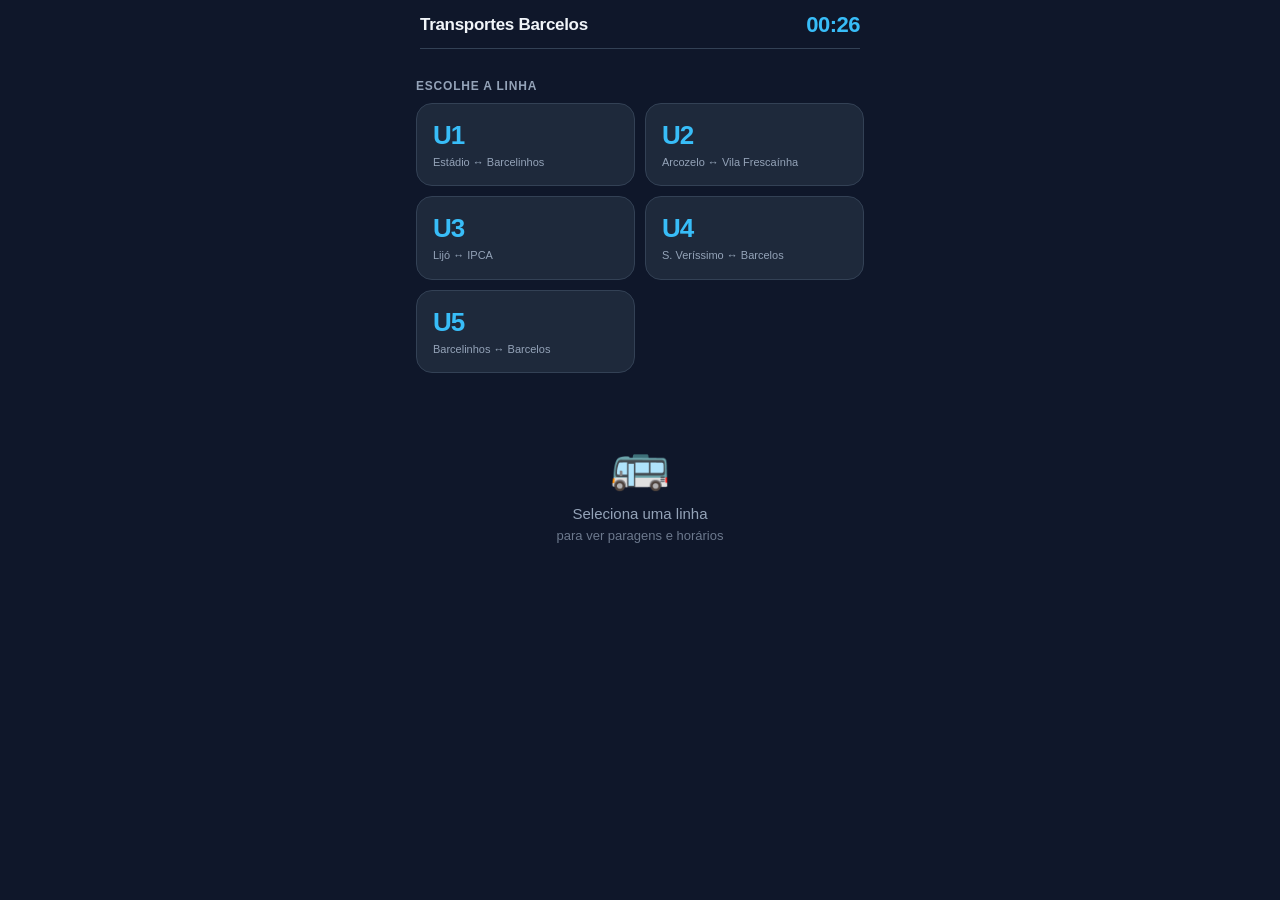
==== index.html @ 8e970d21 "novo nome do index" ====
<!DOCTYPE html>
<html lang="pt">
<head>
<meta charset="UTF-8">
<meta name="viewport" content="width=device-width, initial-scale=1, viewport-fit=cover">
<meta name="apple-mobile-web-app-capable" content="yes">
<meta name="apple-mobile-web-app-status-bar-style" content="black-translucent">
<meta name="apple-mobile-web-app-title" content="Horários Barcelos">
<meta name="theme-color" content="#0f172a">
<title>Horários Barcelos</title>
<style>
  *{box-sizing:border-box;margin:0;padding:0;-webkit-tap-highlight-color:transparent}
  :root{
    --bg:#0f172a;--surface:#1e293b;--card:#263245;--border:#334155;
    --text:#f1f5f9;--muted:#94a3b8;--accent:#38bdf8;--green:#4ade80;
    --yellow:#facc15;--red:#f87171;--radius:16px
  }
  html,body{height:100%;background:var(--bg);color:var(--text);font-family:-apple-system,BlinkMacSystemFont,'Segoe UI',sans-serif;overscroll-behavior:none}
  body{display:flex;flex-direction:column;max-width:480px;margin:0 auto;min-height:100dvh}



  .header{padding:env(safe-area-inset-top) 20px 0;background:var(--bg);position:sticky;top:0;z-index:10}
  .header-inner{display:flex;align-items:center;justify-content:space-between;padding:12px 0 10px}
  .app-title{font-size:17px;font-weight:700;color:var(--text);letter-spacing:-0.3px}
  .clock{font-size:22px;font-weight:700;color:var(--accent);font-variant-numeric:tabular-nums;letter-spacing:-0.5px}
  .header-bar{height:1px;background:var(--border)}

  .main{flex:1;overflow-y:auto;padding:16px 16px calc(env(safe-area-inset-bottom) + 16px)}

  .section-label{font-size:12px;font-weight:600;color:var(--muted);text-transform:uppercase;letter-spacing:0.8px;margin-bottom:10px}
  .line-grid{display:grid;grid-template-columns:1fr 1fr;gap:10px;margin-bottom:24px}
  .line-card{background:var(--surface);border:1.5px solid var(--border);border-radius:var(--radius);padding:16px;cursor:pointer;transition:all .15s;display:flex;flex-direction:column;gap:4px}
  .line-card:active{transform:scale(.97)}
  .line-num{font-size:26px;font-weight:800;color:var(--accent);letter-spacing:-1px}
  .line-desc{font-size:11px;color:var(--muted);line-height:1.3;font-weight:500}

  .dir-toggle{display:flex;gap:8px;margin-bottom:16px}
  .dir-btn{flex:1;padding:10px 12px;border-radius:10px;border:1.5px solid var(--border);background:var(--surface);color:var(--muted);font-size:12px;font-weight:600;cursor:pointer;text-align:center;transition:all .15s;line-height:1.3}
  .dir-btn:active{transform:scale(.97)}
  .dir-btn.active{border-color:var(--accent);background:rgba(56,189,248,.1);color:var(--accent)}

  .stop-list{display:flex;flex-direction:column;gap:6px;margin-bottom:16px}
  .stop-item{background:var(--surface);border:1.5px solid var(--border);border-radius:12px;padding:13px 16px;cursor:pointer;display:flex;align-items:center;justify-content:space-between;transition:all .15s}
  .stop-item:active{transform:scale(.98)}
  .stop-item.no-times{background:#131f30;border-color:#1e2d3d}
  .stop-item.no-times .stop-name{color:#5a7a8a}
  .stop-item.no-times .stop-next{opacity:.7}
  .stop-name{font-size:14px;font-weight:500;color:var(--text);line-height:1.3;flex:1;min-width:0;padding-right:8px}
  .stop-next{font-size:12px;font-weight:700;white-space:nowrap;flex-shrink:0}
  .stop-next.green{color:var(--green)}
  .stop-next.yellow{color:var(--yellow)}
  .stop-next.red{color:var(--red)}
  .stop-next.muted{color:var(--muted)}
  .approx-badge{font-size:10px;color:var(--muted);font-weight:500;margin-top:2px;display:block}

  .results{background:var(--surface);border:1.5px solid var(--border);border-radius:var(--radius);padding:16px;margin-bottom:16px}
  .results-title{font-size:12px;font-weight:600;color:var(--muted);text-transform:uppercase;letter-spacing:0.8px;margin-bottom:12px}
  .next-bus-hero{background:rgba(56,189,248,.1);border:1.5px solid rgba(56,189,248,.3);border-radius:12px;padding:16px;margin-bottom:10px;display:flex;align-items:center;justify-content:space-between}
  .next-bus-time{font-size:36px;font-weight:800;color:var(--accent);letter-spacing:-1.5px;font-variant-numeric:tabular-nums}
  .next-bus-min{font-size:14px;font-weight:700;color:var(--accent);text-align:right}
  .next-bus-label{font-size:11px;color:var(--muted);text-transform:uppercase;letter-spacing:0.5px}
  .approx-notice{background:rgba(250,204,21,.08);border:1px solid rgba(250,204,21,.25);border-radius:10px;padding:10px 12px;margin-bottom:12px;font-size:12px;color:var(--yellow);line-height:1.5}
  .time-list{display:flex;flex-wrap:wrap;gap:6px;margin-top:6px}
  .time-chip{padding:6px 12px;border-radius:8px;font-size:13px;font-weight:600;font-variant-numeric:tabular-nums}
  .time-chip.upcoming{background:var(--card);color:var(--text)}
  .time-chip.past{color:var(--border);background:transparent}
  .time-chip.next{background:rgba(74,222,128,.15);color:var(--green);border:1px solid rgba(74,222,128,.3)}
  .no-more{color:var(--muted);font-size:13px;padding:8px 0}
  .disclaimer{font-size:11px;color:var(--muted);line-height:1.5;margin-top:8px;padding-top:8px;border-top:1px solid var(--border)}

  .breadcrumb{display:flex;align-items:center;gap:8px;margin-bottom:14px;cursor:pointer}
  .breadcrumb-back{font-size:22px;color:var(--accent);line-height:1}
  .breadcrumb-text{font-size:14px;color:var(--accent);font-weight:600}

  .empty{text-align:center;padding:40px 20px;color:var(--muted)}
  .empty-icon{font-size:48px;margin-bottom:12px}
  .empty-text{font-size:15px;font-weight:500}
  .empty-sub{font-size:13px;margin-top:6px;opacity:.7}

  .hidden{display:none!important}
</style>
</head>
<body>

<div class="header">
  <div class="header-inner">
    <span class="app-title">Transportes Barcelos</span>
    <span class="clock" id="clock">--:--</span>
  </div>
  <div class="header-bar"></div>
</div>

<div class="main" id="main">
  <div id="view-lines">
    <p class="section-label" style="margin-top:14px">Escolhe a linha</p>
    <div class="line-grid" id="line-grid"></div>
    <div class="empty">
      <div class="empty-icon">🚌</div>
      <div class="empty-text">Seleciona uma linha</div>
      <div class="empty-sub">para ver paragens e horários</div>
    </div>
  </div>

  <div id="view-stops" class="hidden">
    <div class="breadcrumb" onclick="showLines()">
      <span class="breadcrumb-back">‹</span>
      <span class="breadcrumb-text">Linhas</span>
    </div>
    <div class="dir-toggle" id="dir-toggle"></div>
    <p class="section-label">Paragem</p>
    <div class="stop-list" id="stop-list"></div>
  </div>

  <div id="view-times" class="hidden">
    <div class="breadcrumb" onclick="showStops()">
      <span class="breadcrumb-back">‹</span>
      <span class="breadcrumb-text" id="breadcrumb-line">Paragens</span>
    </div>
    <div class="results" id="results-panel"></div>
  </div>
</div>

<script>
// null = paragem sem horário publicado (autocarro para mas tempo não é preciso)
  //andre vilas boas
const DATA = {
  U1: {
    name: "Estádio ↔ Barcelinhos",
    directions: [
      {
        label: "Estádio → Barcelinhos",
        stops: [
          { name: "Barcelos (Estádio Nascente)", times: ["06:45","07:15","07:45","08:15","08:45","09:15","09:45","10:15","10:45","11:15","11:45","12:15","12:45","13:15","13:45","14:15","14:45","15:15","15:45","16:15","16:45","17:15","17:45","18:15","18:45","19:15","19:45"] },
          { name: "Lobata", times: null },
          { name: "Barcelos (Estádio Poente)", times: null },
          { name: "Vila Boa (X N103)", times: null },
          { name: "Vila Boa (Igreja)", times: null },
          { name: "Espírito Santo", times: null },
          { name: "Igreja", times: null },
          { name: "Raízes", times: null },
          { name: "Escola", times: null },
          { name: "Cooperativa", times: null },
          { name: "Vermil (Quinta da Cal)", times: ["06:50","07:20","07:50","08:20","08:50","09:20","09:50","10:20","10:50","11:20","11:50","12:20","12:50","13:20","13:50","14:20","14:50","15:20","15:50","16:20","16:50","17:20","17:50","18:20","18:50","19:20","19:50"] },
          { name: "Barcelos (Olival)", times: null },
          { name: "Barcelos (Rua Luís de Camões)", times: null },
          { name: "Barcelos (Rotunda do Professor)", times: null },
          { name: "Casa S. João de Deus", times: ["06:54","07:24","07:54","08:24","08:54","09:24","09:54","10:24","10:54","11:24","11:54","12:24","12:54","13:24","13:54","14:24","14:54","15:24","15:54","16:24","16:54","17:24","17:54","18:24","18:54","19:24","19:54"] },
          { name: "Barcelos (Quinta Nova)", times: null },
          { name: "Barcelos (Finanças)", times: null },
          { name: "Escola Alcaides de Faria", times: null },
          { name: "Barcelos (Combatentes)", times: ["06:58","07:28","07:58","08:28","08:58","09:28","09:58","10:28","10:58","11:28","11:58","12:28","12:58","13:28","13:58","14:28","14:58","15:28","15:58","16:28","16:58","17:28","17:58","18:28","18:58","19:28","19:58"] },
          { name: "Barcelos (Sr. da Cruz)", times: null },
          { name: "Bagoeira / Campo da Feira", times: null },
          { name: "H. Trofa Saúde", times: null },
          { name: "Barcelos (Cemitério)", times: null },
          { name: "Esc. Sec. Barcelos", times: ["07:02","07:32","08:02","08:32","09:02","09:32","10:02","10:32","11:02","11:32","12:02","12:32","13:02","13:32","14:02","14:32","15:02","15:32","16:02","16:32","17:02","17:32","18:02","18:32","19:02","19:32","20:02"] },
          { name: "Casa do Rio", times: null },
          { name: "Barcelos (Câmara Municipal)", times: null },
          { name: "Barcelinhos (centro)", times: ["07:07","07:37","08:07","08:37","09:07","09:37","10:07","10:37","11:07","11:37","12:07","12:37","13:07","13:37","14:07","14:37","15:07","15:37","16:07","16:37","17:07","17:37","18:07","18:37","19:07","19:37","20:07"] },
          { name: "Barcelinhos (Quinta do Egipto)", times: null },
          { name: "Barcelinhos (Fonte Santo António)", times: null },
          { name: "Barcelinhos (Colégio La Salle)", times: null },
          { name: "E.Leclerc (Barcelinhos)", times: ["07:10","07:40","08:10","08:40","09:10","09:40","10:10","10:40","11:10","11:40","12:10","12:40","13:10","13:40","14:10","14:40","15:10","15:40","16:10","16:40","17:10","17:40","18:10","18:40","19:10","19:40","20:10"] },
        ]
      },
      {
        label: "Barcelinhos → Estádio",
        stops: [
          { name: "E.Leclerc (Barcelinhos)", times: ["06:40","07:10","07:40","08:10","08:40","09:10","09:40","10:10","10:40","11:10","11:40","12:10","12:40","13:10","13:40","14:10","14:40","15:10","15:40","16:10","16:40","17:10","17:40","18:10","18:40","19:10","19:40","20:10"] },
          { name: "Barcelinhos (Colégio La Salle)", times: null },
          { name: "Barcelinhos (Quinta do Egito)", times: null },
          { name: "Barcelinhos (Largo do Tanque)", times: null },
          { name: "Barcelinhos (Mira Rio)", times: null },
          { name: "Esc. Rosa Ramalho (Ida)", times: ["06:44","07:14","07:44","08:14","08:44","09:14","09:44","10:14","10:44","11:14","11:44","12:14","12:44","13:14","13:44","14:14","14:44","15:14","15:44","16:14","16:44","17:14","17:44","18:14","18:44","19:14","19:44","20:14"] },
          { name: "Carvalhal", times: null },
          { name: "Barcelinhos (Medros)", times: ["06:47","07:17","07:47","08:17","08:47","09:17","09:47","10:17","10:47","11:17","11:47","12:17","12:47","13:17","13:47","14:17","14:47","15:17","15:47","16:17","16:47","17:17","17:47","18:17","18:47","19:17","19:47","20:17"] },
          { name: "Barcelinhos (Hospital Particular)", times: null },
          { name: "Staples", times: null },
          { name: "Esc. Rosa Ramalho (Volta)", times: ["06:50","07:20","07:50","08:20","08:50","09:20","09:50","10:20","10:50","11:20","11:50","12:20","12:50","13:20","13:50","14:20","14:50","15:20","15:50","16:20","16:50","17:20","17:50","18:20","18:50","19:20","19:50","20:20"] },
          { name: "Barcelinhos (Mira Rio)", times: null },
          { name: "Barcelinhos (Largo do Tanque)", times: null },
          { name: "Barcelinhos (centro)", times: ["06:52","07:22","07:52","08:22","08:52","09:22","09:52","10:22","10:52","11:22","11:52","12:22","12:52","13:22","13:52","14:22","14:52","15:22","15:52","16:22","16:52","17:22","17:52","18:22","18:52","19:22","19:52","20:22"] },
          { name: "Barcelos (Câmara Municipal)", times: null },
          { name: "Casa do Rio", times: null },
          { name: "Esc. Sec. Barcelos", times: ["06:54","07:24","07:54","08:24","08:54","09:24","09:54","10:24","10:54","11:24","11:54","12:24","12:54","13:24","13:54","14:24","14:54","15:24","15:54","16:24","16:54","17:24","17:54","18:24","18:54","19:24","19:54","20:24"] },
          { name: "Barcelos (Cemitério)", times: null },
          { name: "H. Trofa Saúde", times: null },
          { name: "Bagoeira / Campo da Feira", times: null },
          { name: "Senhor da Cruz", times: null },
          { name: "Barcelos (Combatentes)", times: ["06:58","07:28","07:58","08:28","08:58","09:28","09:58","10:28","10:58","11:28","11:58","12:28","12:58","13:28","13:58","14:28","14:58","15:28","15:58","16:28","16:58","17:28","17:58","18:28","18:58","19:28","19:58","20:28"] },
          { name: "Casa S. João de Deus", times: ["07:01","07:31","08:01","08:31","09:01","09:31","10:01","10:31","11:01","11:31","12:01","12:31","13:01","13:31","14:01","14:31","15:01","15:31","16:01","16:31","17:01","17:31","18:01","18:31","19:01","19:31","20:01"] },
          { name: "Vermil (Quinta da Cal)", times: ["07:04","07:34","08:04","08:34","09:04","09:34","10:04","10:34","11:04","11:34","12:04","12:34","13:04","13:34","14:04","14:34","15:04","15:34","16:04","16:34","17:04","17:34","18:04","18:34","19:04","19:34","20:04"] },
          { name: "Barcelos (Estádio Nascente)", times: ["07:15","07:45","08:15","08:45","09:15","09:45","10:15","10:45","11:15","11:45","12:15","12:45","13:15","13:45","14:15","14:45","15:15","15:45","16:15","16:45","17:15","17:45","18:15","18:45","19:15","19:45","20:15"] },
        ]
      }
    ]
  },
  U2: {
    name: "Arcozelo ↔ Vila Frescaínha",
    directions: [
      {
        label: "Arcozelo → Vila Frescaínha",
        stops: [
          { name: "Arcozelo (Junta de Freguesia)", times: ["07:00","07:20","07:40","08:00","08:20","08:40","09:00","09:20","09:40","10:00","10:20","10:40","11:00","11:20","11:40","12:00","12:20","12:40","13:00","13:20","13:40","14:00","14:20","14:40","15:00","15:20","15:40","16:00","16:20","16:40","17:00","17:20","17:40","18:00","18:20","18:40","19:00","19:20","19:40","20:00","20:20"] },
          { name: "Pólo ACIB", times: null },
          { name: "Arcozelo (Formiga)", times: null },
          { name: "Arcozelo (Bairro 1.º de Maio)", times: ["07:02","07:22","07:42","08:02","08:22","08:42","09:02","09:22","09:42","10:02","10:22","10:42","11:02","11:22","11:42","12:02","12:22","12:42","13:02","13:22","13:42","14:02","14:22","14:42","15:02","15:22","15:42","16:02","16:22","16:42","17:02","17:22","17:42","18:02","18:22","18:42","19:02","19:22","19:42","20:02","20:22"] },
          { name: "Arcozelo (Igreja)", times: null },
          { name: "Arcozelo (Rotunda das Calçadas)", times: null },
          { name: "Barcelos (Bolivar)", times: null },
          { name: "Barcelos (Estação)", times: ["07:04","07:24","07:44","08:04","08:24","08:44","09:04","09:24","09:44","10:04","10:24","10:44","11:04","11:24","11:44","12:04","12:24","12:44","13:04","13:24","13:44","14:04","14:24","14:44","15:04","15:24","15:44","16:04","16:24","16:44","17:04","17:24","17:44","18:04","18:24","18:44","19:04","19:24","19:44","20:04","20:24"] },
          { name: "Barcelos (Torre Ampal)", times: null },
          { name: "Barcelos (Albergaria)", times: null },
          { name: "Barcelos (Capuchinhos)", times: null },
          { name: "Barcelos (Combatentes)", times: ["07:06","07:26","07:46","08:06","08:26","08:46","09:06","09:26","09:46","10:06","10:26","10:46","11:06","11:26","11:46","12:06","12:26","12:46","13:06","13:26","13:46","14:06","14:26","14:46","15:06","15:26","15:46","16:06","16:26","16:46","17:06","17:26","17:46","18:06","18:26","18:46","19:06","19:26","19:46","20:06","20:26"] },
          { name: "Barcelos (Campo S. José)", times: null },
          { name: "Barcelos (Mercado)", times: null },
          { name: "Pingo Doce / IPCA", times: ["07:08","07:28","07:48","08:08","08:28","08:48","09:08","09:28","09:48","10:08","10:28","10:48","11:08","11:28","11:48","12:08","12:28","12:48","13:08","13:28","13:48","14:08","14:28","14:48","15:08","15:28","15:48","16:08","16:28","16:48","17:08","17:28","17:48","18:08","18:28","18:48","19:08","19:28","19:48","20:08","20:28"] },
          { name: "Lidl", times: null },
          { name: "Esc. António Fogaça", times: null },
          { name: "Casal de Nil", times: null },
          { name: "ACIBE / Sonix", times: ["07:11","07:31","07:51","08:11","08:31","08:51","09:11","09:31","09:51","10:11","10:31","10:51","11:11","11:31","11:51","12:11","12:31","12:51","13:11","13:31","13:51","14:11","14:31","14:51","15:11","15:31","15:51","16:11","16:31","16:51","17:11","17:31","17:51","18:11","18:31","18:51","19:11","19:31","19:51","20:11","20:31"] },
          { name: "Continente", times: ["07:13","07:33","07:53","08:13","08:33","08:53","09:13","09:33","09:53","10:13","10:33","10:53","11:13","11:33","11:53","12:13","12:33","12:53","13:13","13:33","13:53","14:13","14:33","14:53","15:13","15:33","15:53","16:13","16:33","16:53","17:13","17:33","17:53","18:13","18:33","18:53","19:13","19:33","19:53","20:13","20:33"] },
          { name: "Vila Frescainha (EB1 Paço Velho)", times: ["07:15","07:35","07:55","08:15","08:35","08:55","09:15","09:35","09:55","10:15","10:35","10:55","11:15","11:35","11:55","12:15","12:35","12:55","13:15","13:35","13:55","14:15","14:35","14:55","15:15","15:35","15:55","16:15","16:35","16:55","17:15","17:35","17:55","18:15","18:35","18:55","19:15","19:35","19:55","20:15","20:35"] },
        ]
      },
      {
        label: "Vila Frescaínha → Arcozelo",
        stops: [
          { name: "Vila Frescainha (EB1 Paço Velho)", times: ["06:55","07:15","07:35","07:55","08:15","08:35","08:55","09:15","09:35","09:55","10:15","10:35","10:55","11:15","11:35","11:55","12:15","12:35","12:55","13:15","13:35","13:55","14:15","14:35","14:55","15:15","15:35","15:55","16:15","16:35","16:55","17:15","17:35","17:55","18:15","18:35","18:55","19:15","19:35","19:55","20:15"] },
          { name: "Vila Frescainha (Calçada da Adega)", times: null },
          { name: "Adega", times: null },
          { name: "Vila Frescainha (R. de S. Simão)", times: ["06:59","07:19","07:39","07:59","08:19","08:39","08:59","09:19","09:39","09:59","10:19","10:39","10:59","11:19","11:39","11:59","12:19","12:39","12:59","13:19","13:39","13:59","14:19","14:39","14:59","15:19","15:39","15:59","16:19","16:39","16:59","17:19","17:39","17:59","18:19","18:39","18:59","19:19","19:39","19:59","20:19"] },
          { name: "Vila Frescainha (Senra)", times: null },
          { name: "ACIBE / Sonix", times: ["07:03","07:23","07:43","08:03","08:23","08:43","09:03","09:23","09:43","10:03","10:23","10:43","11:03","11:23","11:43","12:03","12:23","12:43","13:03","13:23","13:43","14:03","14:23","14:43","15:03","15:23","15:43","16:03","16:23","16:43","17:03","17:23","17:43","18:03","18:23","18:43","19:03","19:23","19:43","20:03","20:23"] },
          { name: "Casal de Nil", times: null },
          { name: "Esc. António Fogaça", times: null },
          { name: "Lidl", times: null },
          { name: "Barcelos (São José)", times: ["07:08","07:28","07:48","08:08","08:28","08:48","09:08","09:28","09:48","10:08","10:28","10:48","11:08","11:28","11:48","12:08","12:28","12:48","13:08","13:28","13:48","14:08","14:28","14:48","15:08","15:28","15:48","16:08","16:28","16:48","17:08","17:28","17:48","18:08","18:28","18:48","19:08","19:28","19:48","20:08","20:28"] },
          { name: "Bonfim", times: null },
          { name: "Barcelos (Jardim Velho)", times: null },
          { name: "Barcelos (Combatentes)", times: ["07:12","07:32","07:52","08:12","08:32","08:52","09:12","09:32","09:52","10:12","10:32","10:52","11:12","11:32","11:52","12:12","12:32","12:52","13:12","13:32","13:52","14:12","14:32","14:52","15:12","15:32","15:52","16:12","16:32","16:52","17:12","17:32","17:52","18:12","18:32","18:52","19:12","19:32","19:52","20:12","20:32"] },
          { name: "Barcelos (Capuchinhos)", times: null },
          { name: "Barcelos (Albergaria)", times: null },
          { name: "Barcelos (Torre Ampal)", times: null },
          { name: "Barcelos (Estação)", times: ["07:16","07:36","07:56","08:16","08:36","08:56","09:16","09:36","09:56","10:16","10:36","10:56","11:16","11:36","11:56","12:16","12:36","12:56","13:16","13:36","13:56","14:16","14:36","14:56","15:16","15:36","15:56","16:16","16:36","16:56","17:16","17:36","17:56","18:16","18:36","18:56","19:16","19:36","19:56","20:16","20:36"] },
          { name: "Barcelos (Bolivar)", times: null },
          { name: "Arcozelo (Rotunda das Calçadas)", times: null },
          { name: "Arcozelo (Junta de Freguesia)", times: ["07:20","07:40","08:00","08:20","08:40","09:00","09:20","09:40","10:00","10:20","10:40","11:00","11:20","11:40","12:00","12:20","12:40","13:00","13:20","13:40","14:00","14:20","14:40","15:00","15:20","15:40","16:00","16:20","16:40","17:00","17:20","17:40","18:00","18:20","18:40","19:00","19:20","19:40","20:00","20:20","20:40"] },
        ]
      }
    ]
  },
  U3: {
    name: "Lijó ↔ IPCA",
    directions: [
      {
        label: "Lijó → IPCA",
        stops: [
          { name: "Lijó (Escolas)", times: ["06:45","07:15","07:40","07:45","08:15","08:45","09:15","09:45","10:15","10:45","11:15","11:45","12:15","12:45","13:15","13:45","14:15","14:45","15:15","15:45","16:15","16:45","17:15","17:45","18:15","18:45","19:15","19:45"] },
          { name: "Lijó (Senhora da Abadia)", times: null },
          { name: "Nova do Corujo", times: null },
          { name: "Arcozelo (Corujo)", times: null },
          { name: "Igreja II", times: null },
          { name: "Igreja I", times: ["06:49","07:19","07:44","07:49","08:19","08:49","09:19","09:49","10:19","10:49","11:19","11:49","12:19","12:49","13:19","13:49","14:19","14:49","15:19","15:49","16:19","16:49","17:19","17:49","18:19","18:49","19:19","19:49"] },
          { name: "EM557 / Ribeiro", times: null },
          { name: "Ribeiro", times: null },
          { name: "Arcozelo (Penedos)", times: null },
          { name: "Arcozelo (Bela Vista)", times: null },
          { name: "Dom João Afonso (C.E. Arcozelo)", times: null },
          { name: "Bem-Me-Queres", times: null },
          { name: "Felisberto B. R. Castro", times: ["06:53","07:23","07:48","07:53","08:23","08:53","09:23","09:53","10:23","10:53","11:23","11:53","12:23","12:53","13:23","13:53","14:23","14:53","15:23","15:53","16:23","16:53","17:23","17:53","18:23","18:53","19:23","19:53"] },
          { name: "Bajão", times: null },
          { name: "Barcelos (Central / Camionagem)", times: ["06:58","07:28","07:53","07:58","08:28","08:58","09:28","09:58","10:28","10:58","11:28","11:58","12:28","12:58","13:28","13:58","14:28","14:58","15:28","15:58","16:28","16:58","17:28","17:58","18:28","18:58","19:28","19:58"] },
          { name: "Pontes I", times: null },
          { name: "Esc. Sec. Barcelos", times: ["07:00","07:30","07:55","08:00","08:30","09:00","09:30","10:00","10:30","11:00","11:30","12:00","12:30","13:00","13:30","14:00","14:30","15:00","15:30","16:00","16:30","17:00","17:30","18:00","18:30","19:00","19:30","20:00"] },
          { name: "Tribunal", times: null },
          { name: "Segurança Social", times: null },
          { name: "H. Trofa Saúde", times: null },
          { name: "Barcelos (Cemitério)", times: null },
          { name: "Valpaços", times: null },
          { name: "Barcelos (Estação)", times: ["07:05","07:35","08:00","08:05","08:35","09:05","09:35","10:05","10:35","11:05","11:35","12:05","12:35","13:05","13:35","14:05","14:35","15:05","15:35","16:05","16:35","17:05","17:35","18:05","18:35","19:05","19:35","20:05"] },
          { name: "Barcelos (Torre Ampal)", times: null },
          { name: "Barcelos (Albergaria)", times: null },
          { name: "Barcelos (Capuchinhos)", times: null },
          { name: "Barcelos (Combatentes)", times: ["07:08","07:38","08:03","08:08","08:38","09:08","09:38","10:08","10:38","11:08","11:38","12:08","12:38","13:08","13:38","14:08","14:38","15:08","15:38","16:08","16:38","17:08","17:38","18:08","18:38","19:08","19:38","20:08"] },
          { name: "Escola Alcaides de Faria", times: null },
          { name: "Barcelos (Finanças)", times: null },
          { name: "Abade Paes", times: null },
          { name: "Zona Comercial", times: null },
          { name: "Barcelos (São José)", times: ["07:13","07:43","08:08","08:13","08:43","09:13","09:43","10:13","10:43","11:13","11:43","12:13","12:43","13:13","13:43","14:13","14:43","15:13","15:43","16:13","16:43","17:13","17:43","18:13","18:43","19:13","19:43","20:13"] },
          { name: "Lidl", times: null },
          { name: "Queimado I (IPCA)", times: ["07:15","07:45","08:10","08:15","08:45","09:15","09:45","10:15","10:45","11:15","11:45","12:15","12:45","13:15","13:45","14:15","14:45","15:15","15:45","16:15","16:45","17:15","17:45","18:15","18:45","19:15","19:45","20:15"] },
        ]
      },
      {
        label: "IPCA → Lijó",
        stops: [
          { name: "Queimado I (IPCA)", times: ["06:45","07:15","07:45","08:15","08:45","09:15","09:45","10:15","10:45","11:15","11:45","12:15","12:45","13:15","13:45","14:15","14:45","15:15","15:45","16:15","16:45","17:15","17:45","18:15","18:45","19:15","19:45"] },
          { name: "Queimado II", times: null },
          { name: "Rio de Vila", times: null },
          { name: "Igreja (V.F.S. Martinho)", times: null },
          { name: "Arranjinho", times: null },
          { name: "Casal de Nil", times: null },
          { name: "Lidl", times: null },
          { name: "Barcelos (São José)", times: ["06:53","07:23","07:53","08:23","08:53","09:23","09:53","10:23","10:53","11:23","11:53","12:23","12:53","13:23","13:53","14:23","14:53","15:23","15:53","16:23","16:53","17:23","17:53","18:23","18:53","19:23","19:53"] },
          { name: "Zona Comercial", times: null },
          { name: "Abade Paes", times: null },
          { name: "Barcelos (Finanças)", times: null },
          { name: "Escola Alcaides de Faria", times: null },
          { name: "Barcelos (Combatentes)", times: ["06:57","07:27","07:57","08:27","08:57","09:27","09:57","10:27","10:57","11:27","11:57","12:27","12:57","13:27","13:57","14:27","14:57","15:27","15:57","16:27","16:57","17:27","17:57","18:27","18:57","19:27","19:57"] },
          { name: "Barcelos (Capuchinhos)", times: null },
          { name: "Barcelos (Albergaria)", times: null },
          { name: "Barcelos (Torre Ampal)", times: null },
          { name: "Barcelos (Estação)", times: ["06:59","07:29","07:59","08:29","08:59","09:29","09:59","10:29","10:59","11:29","11:59","12:29","12:59","13:29","13:59","14:29","14:59","15:29","15:59","16:29","16:59","17:29","17:59","18:29","18:59","19:29","19:59"] },
          { name: "Barcelos (Bolivar)", times: null },
          { name: "Bajão", times: null },
          { name: "Felisberto B. R. Castro", times: ["07:05","07:35","08:05","08:35","09:05","09:35","10:05","10:35","11:05","11:35","12:05","12:35","13:05","13:35","14:05","14:35","15:05","15:35","16:05","16:35","17:05","17:35","18:05","18:35","19:05","19:35","20:05"] },
          { name: "Bem-Me-Queres", times: null },
          { name: "Dom João Afonso (C.E. Arcozelo)", times: null },
          { name: "Arcozelo (Bela Vista)", times: null },
          { name: "Arcozelo (Penedos)", times: null },
          { name: "Ribeiro", times: null },
          { name: "EM557 / Ribeiro", times: null },
          { name: "Igreja I", times: ["07:10","07:40","08:10","08:40","09:10","09:40","10:10","10:40","11:10","11:40","12:10","12:40","13:10","13:40","14:10","14:40","15:10","15:40","16:10","16:40","17:10","17:40","18:10","18:40","19:10","19:40","20:10"] },
          { name: "Igreja II", times: null },
          { name: "Arcozelo (Corujo)", times: null },
          { name: "Nova do Corujo", times: null },
          { name: "Lijó (Escolas)", times: ["07:15","07:45","08:15","08:45","09:15","09:45","10:15","10:45","11:15","11:45","12:15","12:45","13:15","13:45","14:15","14:45","15:15","15:45","16:15","16:45","17:15","17:45","18:15","18:45","19:15","19:45","20:15"] },
        ]
      }
    ]
  },
  U4: {
    name: "S. Veríssimo ↔ Barcelos",
    directions: [
      {
        label: "Barcelos → S. Veríssimo",
        stops: [
          { name: "Barcelos (Estação)", times: ["07:00","07:30","08:00","08:30","09:00","09:30","10:00","10:30","11:00","11:30","12:00","12:30","13:00","13:30","14:00","14:30","15:00","15:30","16:00","16:30","17:00","17:30","18:00","18:30","19:00","19:30","20:00"] },
          { name: "Barcelos (Bolivar)", times: null },
          { name: "Escola Gonçalo Nunes", times: null },
          { name: "Escola Alcaides de Faria", times: null },
          { name: "Barcelos (Combatentes)", times: ["07:04","07:34","08:04","08:34","09:04","09:34","10:04","10:34","11:04","11:34","12:04","12:34","13:04","13:34","14:04","14:34","15:04","15:34","16:04","16:34","17:04","17:34","18:04","18:34","19:04","19:34","20:04"] },
          { name: "Barcelos (Sr. da Cruz)", times: null },
          { name: "Bagoeira / Campo da Feira", times: null },
          { name: "Tribunal", times: null },
          { name: "Esc. Sec. Barcelos", times: ["07:09","07:39","08:09","08:39","09:09","09:39","10:09","10:39","11:09","11:39","12:09","12:39","13:09","13:39","14:09","14:39","15:09","15:39","16:09","16:39","17:09","17:39","18:09","18:39","19:09","19:39","20:09"] },
          { name: "Pontes I", times: null },
          { name: "S. Veríssimo (Conservatório)", times: ["07:15","07:45","08:15","08:45","09:15","09:45","10:15","10:45","11:15","11:45","12:15","12:45","13:15","13:45","14:15","14:45","15:15","15:45","16:15","16:45","17:15","17:45","18:15","18:45","19:15","19:45","20:15"] },
          { name: "Cávado", times: null },
          { name: "Santa Máxima", times: null },
          { name: "Cândido Martins", times: null },
          { name: "S. Veríssimo (Barreiras)", times: ["07:19","07:49","08:19","08:49","09:19","09:49","10:19","10:49","11:19","11:49","12:19","12:49","13:19","13:49","14:19","14:49","15:19","15:49","16:19","16:49","17:19","17:49","18:19","18:49","19:19","19:49","20:19"] },
          { name: "S. Veríssimo (EB1 Pontes III)", times: null },
        ]
      },
      {
        label: "S. Veríssimo → Barcelos",
        stops: [
          { name: "S. Veríssimo (Conservatório)", times: ["07:22","07:52","08:22","08:52","09:22","09:52","10:22","10:52","11:22","11:52","12:22","12:52","13:22","13:52","14:22","14:52","15:22","15:52","16:22","16:52","17:22","17:52","18:22","18:52","19:22","19:52","20:22"] },
          { name: "Pontes I", times: null },
          { name: "Valpaços", times: null },
          { name: "Barcelos (Estação)", times: ["07:30","08:00","08:30","09:00","09:30","10:00","10:30","11:00","11:30","12:00","12:30","13:00","13:30","14:00","14:30","15:00","15:30","16:00","16:30","17:00","17:30","18:00","18:30","19:00","19:30","20:00","20:30"] },
        ]
      }
    ]
  },
  U5: {
    name: "Barcelinhos ↔ Barcelos",
    directions: [
      {
        label: "Barcelinhos → Barcelos",
        stops: [
          { name: "Esc. Rosa Ramalho", times: ["07:15","08:15","09:15","10:15","11:15","12:15","13:15","14:15","15:15","16:15","17:15","18:15","19:15"] },
          { name: "Sr. do Galo", times: null },
          { name: "Esc. Sec. de Barcelinhos", times: null },
          { name: "Centro de Saúde de Barcelinhos", times: ["07:20","08:20","09:20","10:20","11:20","12:20","13:20","14:20","15:20","16:20","17:20","18:20","19:20"] },
          { name: "Sobreiros", times: null },
          { name: "Santa Eugénia (E.Leclerc)", times: ["07:24","08:24","09:24","10:24","11:24","12:24","13:24","14:24","15:24","16:24","17:24","18:24","19:24"] },
          { name: "Santa Eugénia I (Rua Sto. António)", times: null },
          { name: "Santa Eugénia (Ponte)", times: null },
          { name: "Santa Eugénia III (Poça)", times: null },
          { name: "Santa Eugénia (EB)", times: null },
          { name: "Santa Eugénia V (Igreja)", times: ["07:26","08:26","09:26","10:26","11:26","12:26","13:26","14:26","15:26","16:26","17:26","18:26","19:26"] },
          { name: "Cruz. Fonte Fria (Macieiras)", times: null },
          { name: "Rio Covo (Moinhos)", times: null },
          { name: "Santa Eugénia (Rio Covo / Lobagueira)", times: null },
          { name: "Santa Eugénia (Casais / Auchan)", times: ["07:30","08:30","09:30","10:30","11:30","12:30","13:30","14:30","15:30","16:30","17:30","18:30","19:30"] },
          { name: "Cruz. Fonte Fria (Macieiras) ↺", times: null },
          { name: "Rio Covo (Moinhos) ↺", times: null },
          { name: "Santa Eugénia V (Igreja) ↺", times: ["07:33","08:33","09:33","10:33","11:33","12:33","13:33","14:33","15:33","16:33","17:33","18:33","19:33"] },
          { name: "Esc. Sec. Barcelos", times: ["07:40","08:40","09:40","10:40","11:40","12:40","13:40","14:40","15:40","16:40","17:40","18:40","19:40"] },
          { name: "Tribunal", times: null },
          { name: "Segurança Social", times: null },
          { name: "Bagoeira / Campo da Feira", times: ["07:43","08:43","09:43","10:43","11:43","12:43","13:43","14:43","15:43","16:43","17:43","18:43","19:43"] },
          { name: "Barcelos (Sr. da Cruz)", times: null },
          { name: "Barcelos (Combatentes)", times: ["07:45","08:45","09:45","10:45","11:45","12:45","13:45","14:45","15:45","16:45","17:45","18:45","19:45"] },
          { name: "Barcelos (Capuchinhos)", times: null },
          { name: "Barcelos (Pavilhão Municipal)", times: null },
          { name: "Barcelos (Cemitério)", times: ["07:48","08:48","09:48","10:48","11:48","12:48","13:48","14:48","15:48","16:48","17:48","18:48","19:48"] },
        ]
      },
      {
        label: "Barcelos → Barcelinhos",
        stops: [
          { name: "Barcelos (Cemitério)", times: ["07:48","08:48","09:48","10:48","11:48","12:48","13:48","14:48","15:48","16:48","17:48","18:48","19:48"] },
          { name: "Santa Eugénia (Ponte)", times: null },
          { name: "Santa Eugénia III (Poça)", times: null },
          { name: "Santa Eugénia (EB)", times: null },
          { name: "Santa Eugénia V (Igreja)", times: ["07:53","08:53","09:53","10:53","11:53","12:53","13:53","14:53","15:53","16:53","17:53","18:53","19:53"] },
          { name: "Cruz. Fonte Fria (Macieiras)", times: null },
          { name: "Rio Covo (Moinhos)", times: null },
          { name: "Santa Eugénia (Rio Covo / Lobagueira)", times: null },
          { name: "Santa Eugénia (Casais / Auchan)", times: ["07:57","08:57","09:57","10:57","11:57","12:57","13:57","14:57","15:57","16:57","17:57","18:57","19:57"] },
          { name: "Santa Eugénia (Rio Covo / Lobagueira) ↺", times: null },
          { name: "Rio Covo (Moinhos) ↺", times: null },
          { name: "Cruz. Fonte Fria (Macieiras) ↺", times: null },
          { name: "Santa Eugénia V (Igreja) ↺", times: ["08:00","09:00","10:00","11:00","12:00","13:00","14:00","15:00","16:00","17:00","18:00","19:00","20:00"] },
          { name: "Santa Eugénia (EB) ↺", times: null },
          { name: "Santa Eugénia III (Poça) ↺", times: null },
          { name: "Santa Eugénia (Ponte) ↺", times: null },
          { name: "Santa Eugénia I (Rua Sto. António)", times: null },
          { name: "Santa Eugénia (E.Leclerc)", times: ["08:05","09:05","10:05","11:05","12:05","13:05","14:05","15:05","16:05","17:05","18:05","19:05","20:05"] },
          { name: "Sobreiros", times: null },
          { name: "Centro de Saúde de Barcelinhos", times: ["08:08","09:08","10:08","11:08","12:08","13:08","14:08","15:08","16:08","17:08","18:08","19:08","20:08"] },
          { name: "Esc. Sec. de Barcelinhos", times: null },
          { name: "Barcelinhos (Igreja / Brito Limpo)", times: null },
          { name: "Barcelinhos (Largo do Tanque)", times: null },
          { name: "Barcelinhos (Mira Rio)", times: null },
          { name: "Esc. Rosa Ramalho", times: ["08:15","09:15","10:15","11:15","12:15","13:15","14:15","15:15","16:15","17:15","18:15","19:15","20:15"] },
        ]
      }
    ]
  }
};

// ─── STATE ────────────────────────────────────────────────────────────────────
let selectedLine = null, selectedDir = 0, selectedStop = null;

// ─── TIME UTILS ───────────────────────────────────────────────────────────────
function nowMinutes() {
  const d = new Date();
  return d.getHours() * 60 + d.getMinutes();
}
function parseTime(t) {
  const [h, m] = t.split(':').map(Number);
  return h * 60 + m;
}
function minsToStr(mins) {
  const h = Math.floor(mins / 60).toString().padStart(2,'0');
  const m = (mins % 60).toString().padStart(2,'0');
  return `${h}:${m}`;
}
function formatCountdown(mins) {
  if (mins <= 0) return 'agora';
  if (mins === 1) return '1 min';
  if (mins < 60) return `${mins} min`;
  const h = Math.floor(mins / 60), m = mins % 60;
  return m === 0 ? `${h}h` : `${h}h${m}m`;
}

// Interpolação linear entre paragens com horário
function getApproxTimes(stops, idx) {
  let prevIdx = -1, nextIdx = -1;
  for (let i = idx - 1; i >= 0; i--) {
    if (stops[i].times) { prevIdx = i; break; }
  }
  for (let i = idx + 1; i < stops.length; i++) {
    if (stops[i].times) { nextIdx = i; break; }
  }
  if (prevIdx === -1 && nextIdx === -1) return null;
  if (prevIdx === -1) return { times: stops[nextIdx].times, approx: true };
  if (nextIdx === -1) return { times: stops[prevIdx].times, approx: true };

  const prev = stops[prevIdx].times;
  const next = stops[nextIdx].times;
  const frac = (idx - prevIdx) / (nextIdx - prevIdx);
  const len = Math.min(prev.length, next.length);
  const result = [];
  for (let i = 0; i < len; i++) {
    const pMin = parseTime(prev[i]);
    const nMin = parseTime(next[i]);
    result.push(minsToStr(Math.round(pMin + frac * (nMin - pMin))));
  }
  return { times: result, approx: true };
}

function getEffectiveTimes(stops, idx) {
  const s = stops[idx];
  if (s.times) return { times: s.times, approx: false };
  return getApproxTimes(stops, idx);
}

function getNextTime(times) {
  const now = nowMinutes();
  return times ? times.find(t => parseTime(t) >= now) || null : null;
}

// ─── CLOCK ────────────────────────────────────────────────────────────────────
function updateClock() {
  const d = new Date();
  document.getElementById('clock').textContent =
    String(d.getHours()).padStart(2,'0') + ':' + String(d.getMinutes()).padStart(2,'0');
  const view = document.querySelector('[id^="view-"]:not(.hidden)');
  if (view && view.id === 'view-stops') renderStopList();
  if (view && view.id === 'view-times') renderResults();
}

// ─── VIEWS ────────────────────────────────────────────────────────────────────
function showView(id) {
  ['view-lines','view-stops','view-times'].forEach(v =>
    document.getElementById(v).classList.toggle('hidden', v !== id));
}
function showLines() {
  selectedLine = null; selectedStop = null; selectedDir = 0;
  showView('view-lines');
}
function showStops() {
  selectedStop = null;
  showView('view-stops');
  renderDirToggle();
  renderStopList();
}
function showTimes(stopIdx) {
  selectedStop = stopIdx;
  document.getElementById('breadcrumb-line').textContent =
    `${selectedLine} · ${selectedDir === 0 ? 'Ida' : 'Volta'}`;
  showView('view-times');
  renderResults();
}

// ─── RENDER: Lines ────────────────────────────────────────────────────────────
function renderLines() {
  document.getElementById('line-grid').innerHTML = Object.entries(DATA).map(([id, d]) =>
    `<div class="line-card" onclick="selectLine('${id}')">
      <div class="line-num">${id}</div>
      <div class="line-desc">${d.name}</div>
    </div>`
  ).join('');
}
function selectLine(id) {
  selectedLine = id; selectedDir = 0; selectedStop = null;
  showStops();
}

// ─── RENDER: Direction ────────────────────────────────────────────────────────
function renderDirToggle() {
  document.getElementById('dir-toggle').innerHTML =
    DATA[selectedLine].directions.map((d, i) =>
      `<button class="dir-btn${i === selectedDir ? ' active' : ''}" onclick="selectDir(${i})">${d.label}</button>`
    ).join('');
}
function selectDir(i) {
  selectedDir = i;
  renderDirToggle();
  renderStopList();
}

// ─── RENDER: Stops ────────────────────────────────────────────────────────────
function renderStopList() {
  const stops = DATA[selectedLine].directions[selectedDir].stops;
  const now = nowMinutes();
  document.getElementById('stop-list').innerHTML = stops.map((s, i) => {
    const eff = getEffectiveTimes(stops, i);
    const next = eff ? getNextTime(eff.times) : null;
    let badge = '', cls = 'muted', extra = '';

    if (next) {
      const diff = parseTime(next) - now;
      badge = diff <= 0 ? 'agora' : formatCountdown(diff);
      cls = diff <= 2 ? 'red' : diff <= 10 ? 'yellow' : 'green';
      if (eff.approx) extra = `<span class="approx-badge">~aprox.</span>`;
    } else {
      badge = 'sem mais';
    }

    const noTimesClass = !s.times ? ' no-times' : '';
    return `<div class="stop-item${noTimesClass}" onclick="showTimes(${i})">
      <div class="stop-name">${s.name}${extra}</div>
      <span class="stop-next ${cls}">${badge}</span>
    </div>`;
  }).join('');
}

// ─── RENDER: Results ──────────────────────────────────────────────────────────
function renderResults() {
  const stops = DATA[selectedLine].directions[selectedDir].stops;
  const stop = stops[selectedStop];
  const eff = getEffectiveTimes(stops, selectedStop);
  const now = nowMinutes();
  const panel = document.getElementById('results-panel');

  if (!eff) {
    panel.innerHTML = `<div class="results-title">${stop.name}</div>
      <p class="no-more">Sem dados de horário disponíveis para esta paragem.</p>`;
    return;
  }

  const { times, approx } = eff;
  const upcoming = times.filter(t => parseTime(t) >= now);
  const past = times.filter(t => parseTime(t) < now);

  let html = `<div class="results-title">${stop.name}</div>`;

  if (approx) {
    html += `<div class="approx-notice">
      ⚠️ Esta paragem não tem horário publicado. Os tempos são <strong>estimativas</strong> calculadas com base nas paragens vizinhas. Chegue alguns minutos mais cedo.
    </div>`;
  }

  if (upcoming.length === 0) {
    html += `<p class="no-more">Sem mais autocarros hoje nesta paragem.</p>`;
  } else {
    const next = upcoming[0];
    const diff = parseTime(next) - now;
    html += `<div class="next-bus-hero">
      <div>
        <div class="next-bus-label">Próximo autocarro</div>
        <div class="next-bus-time">${next}</div>
      </div>
      <div style="text-align:right">
        <div class="next-bus-min">${diff <= 0 ? 'Agora' : formatCountdown(diff)}</div>
        <div class="next-bus-label">espera</div>
      </div>
    </div>`;

    if (upcoming.length > 1) {
      html += `<div style="margin-top:12px">
        <div class="results-title" style="margin-bottom:8px">Seguintes</div>
        <div class="time-list">
          ${upcoming.slice(1).map(t => `<span class="time-chip upcoming">${t}</span>`).join('')}
        </div>
      </div>`;
    }
  }

  if (past.length > 0) {
    html += `<div style="margin-top:14px">
      <div class="results-title" style="margin-bottom:8px">Já passaram</div>
      <div class="time-list">
        ${past.map(t => `<span class="time-chip past">${t}</span>`).join('')}
      </div>
    </div>`;
  }

  html += `<div class="disclaimer">Horários estimados — chegue 10 min antes. Sujeito a alterações. Atualizado em 12-09-2025.</div>`;
  panel.innerHTML = html;
}

// ─── INIT ─────────────────────────────────────────────────────────────────────
renderLines();
updateClock();
setInterval(updateClock, 15000);
</script>
</body>
</html>
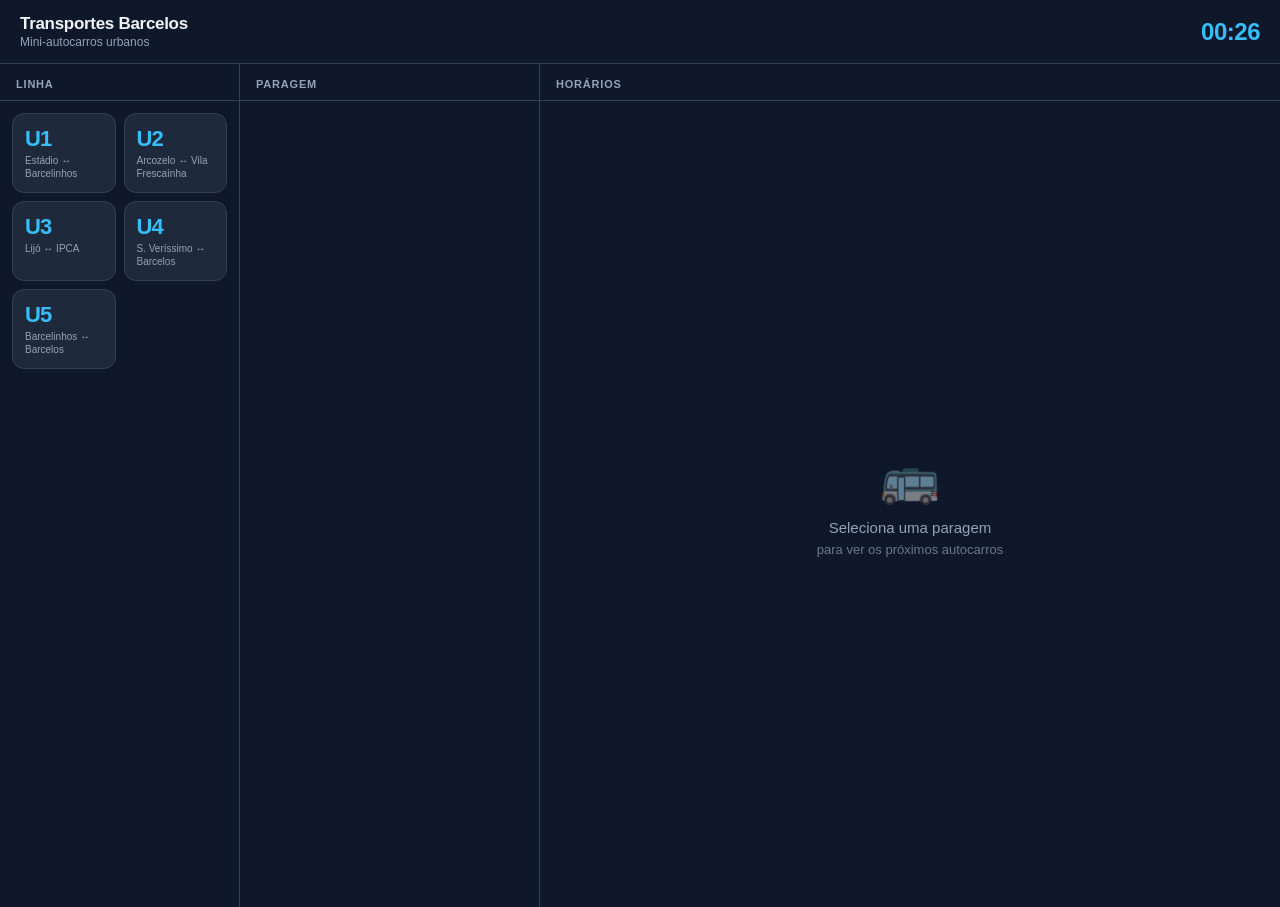
==== commit 83558dd2: "feat: restructure as multi-file PWA with responsive layout" ====
--- a/index.html
+++ b/index.html
@@ -1,658 +1,78 @@
 <!DOCTYPE html>
 <html lang="pt">
 <head>
-<meta charset="UTF-8">
-<meta name="viewport" content="width=device-width, initial-scale=1, viewport-fit=cover">
-<meta name="apple-mobile-web-app-capable" content="yes">
-<meta name="apple-mobile-web-app-status-bar-style" content="black-translucent">
-<meta name="apple-mobile-web-app-title" content="Horários Barcelos">
-<meta name="theme-color" content="#0f172a">
-<title>Horários Barcelos</title>
-<style>
-  *{box-sizing:border-box;margin:0;padding:0;-webkit-tap-highlight-color:transparent}
-  :root{
-    --bg:#0f172a;--surface:#1e293b;--card:#263245;--border:#334155;
-    --text:#f1f5f9;--muted:#94a3b8;--accent:#38bdf8;--green:#4ade80;
-    --yellow:#facc15;--red:#f87171;--radius:16px
-  }
-  html,body{height:100%;background:var(--bg);color:var(--text);font-family:-apple-system,BlinkMacSystemFont,'Segoe UI',sans-serif;overscroll-behavior:none}
-  body{display:flex;flex-direction:column;max-width:480px;margin:0 auto;min-height:100dvh}
-
-
-
-  .header{padding:env(safe-area-inset-top) 20px 0;background:var(--bg);position:sticky;top:0;z-index:10}
-  .header-inner{display:flex;align-items:center;justify-content:space-between;padding:12px 0 10px}
-  .app-title{font-size:17px;font-weight:700;color:var(--text);letter-spacing:-0.3px}
-  .clock{font-size:22px;font-weight:700;color:var(--accent);font-variant-numeric:tabular-nums;letter-spacing:-0.5px}
-  .header-bar{height:1px;background:var(--border)}
-
-  .main{flex:1;overflow-y:auto;padding:16px 16px calc(env(safe-area-inset-bottom) + 16px)}
-
-  .section-label{font-size:12px;font-weight:600;color:var(--muted);text-transform:uppercase;letter-spacing:0.8px;margin-bottom:10px}
-  .line-grid{display:grid;grid-template-columns:1fr 1fr;gap:10px;margin-bottom:24px}
-  .line-card{background:var(--surface);border:1.5px solid var(--border);border-radius:var(--radius);padding:16px;cursor:pointer;transition:all .15s;display:flex;flex-direction:column;gap:4px}
-  .line-card:active{transform:scale(.97)}
-  .line-num{font-size:26px;font-weight:800;color:var(--accent);letter-spacing:-1px}
-  .line-desc{font-size:11px;color:var(--muted);line-height:1.3;font-weight:500}
-
-  .dir-toggle{display:flex;gap:8px;margin-bottom:16px}
-  .dir-btn{flex:1;padding:10px 12px;border-radius:10px;border:1.5px solid var(--border);background:var(--surface);color:var(--muted);font-size:12px;font-weight:600;cursor:pointer;text-align:center;transition:all .15s;line-height:1.3}
-  .dir-btn:active{transform:scale(.97)}
-  .dir-btn.active{border-color:var(--accent);background:rgba(56,189,248,.1);color:var(--accent)}
-
-  .stop-list{display:flex;flex-direction:column;gap:6px;margin-bottom:16px}
-  .stop-item{background:var(--surface);border:1.5px solid var(--border);border-radius:12px;padding:13px 16px;cursor:pointer;display:flex;align-items:center;justify-content:space-between;transition:all .15s}
-  .stop-item:active{transform:scale(.98)}
-  .stop-item.no-times{background:#131f30;border-color:#1e2d3d}
-  .stop-item.no-times .stop-name{color:#5a7a8a}
-  .stop-item.no-times .stop-next{opacity:.7}
-  .stop-name{font-size:14px;font-weight:500;color:var(--text);line-height:1.3;flex:1;min-width:0;padding-right:8px}
-  .stop-next{font-size:12px;font-weight:700;white-space:nowrap;flex-shrink:0}
-  .stop-next.green{color:var(--green)}
-  .stop-next.yellow{color:var(--yellow)}
-  .stop-next.red{color:var(--red)}
-  .stop-next.muted{color:var(--muted)}
-  .approx-badge{font-size:10px;color:var(--muted);font-weight:500;margin-top:2px;display:block}
-
-  .results{background:var(--surface);border:1.5px solid var(--border);border-radius:var(--radius);padding:16px;margin-bottom:16px}
-  .results-title{font-size:12px;font-weight:600;color:var(--muted);text-transform:uppercase;letter-spacing:0.8px;margin-bottom:12px}
-  .next-bus-hero{background:rgba(56,189,248,.1);border:1.5px solid rgba(56,189,248,.3);border-radius:12px;padding:16px;margin-bottom:10px;display:flex;align-items:center;justify-content:space-between}
-  .next-bus-time{font-size:36px;font-weight:800;color:var(--accent);letter-spacing:-1.5px;font-variant-numeric:tabular-nums}
-  .next-bus-min{font-size:14px;font-weight:700;color:var(--accent);text-align:right}
-  .next-bus-label{font-size:11px;color:var(--muted);text-transform:uppercase;letter-spacing:0.5px}
-  .approx-notice{background:rgba(250,204,21,.08);border:1px solid rgba(250,204,21,.25);border-radius:10px;padding:10px 12px;margin-bottom:12px;font-size:12px;color:var(--yellow);line-height:1.5}
-  .time-list{display:flex;flex-wrap:wrap;gap:6px;margin-top:6px}
-  .time-chip{padding:6px 12px;border-radius:8px;font-size:13px;font-weight:600;font-variant-numeric:tabular-nums}
-  .time-chip.upcoming{background:var(--card);color:var(--text)}
-  .time-chip.past{color:var(--border);background:transparent}
-  .time-chip.next{background:rgba(74,222,128,.15);color:var(--green);border:1px solid rgba(74,222,128,.3)}
-  .no-more{color:var(--muted);font-size:13px;padding:8px 0}
-  .disclaimer{font-size:11px;color:var(--muted);line-height:1.5;margin-top:8px;padding-top:8px;border-top:1px solid var(--border)}
-
-  .breadcrumb{display:flex;align-items:center;gap:8px;margin-bottom:14px;cursor:pointer}
-  .breadcrumb-back{font-size:22px;color:var(--accent);line-height:1}
-  .breadcrumb-text{font-size:14px;color:var(--accent);font-weight:600}
-
-  .empty{text-align:center;padding:40px 20px;color:var(--muted)}
-  .empty-icon{font-size:48px;margin-bottom:12px}
-  .empty-text{font-size:15px;font-weight:500}
-  .empty-sub{font-size:13px;margin-top:6px;opacity:.7}
-
-  .hidden{display:none!important}
-</style>
+  <meta charset="UTF-8">
+  <meta name="viewport" content="width=device-width, initial-scale=1, viewport-fit=cover">
+  <meta name="apple-mobile-web-app-capable" content="yes">
+  <meta name="apple-mobile-web-app-status-bar-style" content="black-translucent">
+  <meta name="apple-mobile-web-app-title" content="Horários Barcelos">
+  <meta name="theme-color" content="#0f172a">
+  <title>Horários Barcelos</title>
+  <link rel="stylesheet" href="css/style.css">
 </head>
 <body>
 
-<div class="header">
-  <div class="header-inner">
-    <span class="app-title">Transportes Barcelos</span>
-    <span class="clock" id="clock">--:--</span>
-  </div>
-  <div class="header-bar"></div>
-</div>
+  <!-- Header -->
+  <header class="header">
+    <div class="header-inner">
+      <div>
+        <div class="app-title">Transportes Barcelos</div>
+        <div class="app-subtitle">Mini-autocarros urbanos</div>
+      </div>
+      <span class="clock" id="clock">--:--</span>
+    </div>
+  </header>
 
-<div class="main" id="main">
-  <div id="view-lines">
-    <p class="section-label" style="margin-top:14px">Escolhe a linha</p>
-    <div class="line-grid" id="line-grid"></div>
-    <div class="empty">
-      <div class="empty-icon">🚌</div>
-      <div class="empty-text">Seleciona uma linha</div>
-      <div class="empty-sub">para ver paragens e horários</div>
+  <!-- 3-column layout -->
+  <div class="layout">
+
+    <!-- Col 1: Lines + Direction -->
+    <div class="panel panel-lines" id="panel-lines">
+      <div class="panel-header">
+        <div class="panel-title">Linha</div>
+      </div>
+      <div class="panel-body">
+        <div class="line-grid" id="line-grid"></div>
+        <div id="dir-toggle"></div>
+      </div>
     </div>
+
+    <!-- Col 2: Stops -->
+    <div class="panel panel-stops hidden" id="panel-stops">
+      <!-- Mobile breadcrumb -->
+      <div class="breadcrumb" onclick="goLines()">
+        <span class="breadcrumb-back">‹</span>
+        <span class="breadcrumb-text">Linhas</span>
+      </div>
+      <div class="panel-header">
+        <div class="panel-title">Paragem</div>
+      </div>
+      <div class="panel-body">
+        <div class="stop-list" id="stop-list"></div>
+      </div>
+    </div>
+
+    <!-- Col 3: Results -->
+    <div class="panel panel-results hidden" id="panel-results">
+      <!-- Mobile breadcrumb -->
+      <div class="breadcrumb" onclick="goStops()">
+        <span class="breadcrumb-back">‹</span>
+        <span class="breadcrumb-text">Paragens</span>
+      </div>
+      <div class="panel-header">
+        <div class="panel-title" id="results-panel-title">Horários</div>
+      </div>
+      <div class="panel-body" id="results-body">
+        <div class="empty-state">
+          <div class="empty-icon">🚌</div>
+          <div class="empty-text">Seleciona uma paragem</div>
+          <div class="empty-sub">para ver os próximos autocarros</div>
+        </div>
+      </div>
+    </div>
+
   </div>
 
-  <div id="view-stops" class="hidden">
-    <div class="breadcrumb" onclick="showLines()">
-      <span class="breadcrumb-back">‹</span>
-      <span class="breadcrumb-text">Linhas</span>
-    </div>
-    <div class="dir-toggle" id="dir-toggle"></div>
-    <p class="section-label">Paragem</p>
-    <div class="stop-list" id="stop-list"></div>
-  </div>
-
-  <div id="view-times" class="hidden">
-    <div class="breadcrumb" onclick="showStops()">
-      <span class="breadcrumb-back">‹</span>
-      <span class="breadcrumb-text" id="breadcrumb-line">Paragens</span>
-    </div>
-    <div class="results" id="results-panel"></div>
-  </div>
-</div>
-
-<script>
-// null = paragem sem horário publicado (autocarro para mas tempo não é preciso)
-  //andre vilas boas
-const DATA = {
-  U1: {
-    name: "Estádio ↔ Barcelinhos",
-    directions: [
-      {
-        label: "Estádio → Barcelinhos",
-        stops: [
-          { name: "Barcelos (Estádio Nascente)", times: ["06:45","07:15","07:45","08:15","08:45","09:15","09:45","10:15","10:45","11:15","11:45","12:15","12:45","13:15","13:45","14:15","14:45","15:15","15:45","16:15","16:45","17:15","17:45","18:15","18:45","19:15","19:45"] },
-          { name: "Lobata", times: null },
-          { name: "Barcelos (Estádio Poente)", times: null },
-          { name: "Vila Boa (X N103)", times: null },
-          { name: "Vila Boa (Igreja)", times: null },
-          { name: "Espírito Santo", times: null },
-          { name: "Igreja", times: null },
-          { name: "Raízes", times: null },
-          { name: "Escola", times: null },
-          { name: "Cooperativa", times: null },
-          { name: "Vermil (Quinta da Cal)", times: ["06:50","07:20","07:50","08:20","08:50","09:20","09:50","10:20","10:50","11:20","11:50","12:20","12:50","13:20","13:50","14:20","14:50","15:20","15:50","16:20","16:50","17:20","17:50","18:20","18:50","19:20","19:50"] },
-          { name: "Barcelos (Olival)", times: null },
-          { name: "Barcelos (Rua Luís de Camões)", times: null },
-          { name: "Barcelos (Rotunda do Professor)", times: null },
-          { name: "Casa S. João de Deus", times: ["06:54","07:24","07:54","08:24","08:54","09:24","09:54","10:24","10:54","11:24","11:54","12:24","12:54","13:24","13:54","14:24","14:54","15:24","15:54","16:24","16:54","17:24","17:54","18:24","18:54","19:24","19:54"] },
-          { name: "Barcelos (Quinta Nova)", times: null },
-          { name: "Barcelos (Finanças)", times: null },
-          { name: "Escola Alcaides de Faria", times: null },
-          { name: "Barcelos (Combatentes)", times: ["06:58","07:28","07:58","08:28","08:58","09:28","09:58","10:28","10:58","11:28","11:58","12:28","12:58","13:28","13:58","14:28","14:58","15:28","15:58","16:28","16:58","17:28","17:58","18:28","18:58","19:28","19:58"] },
-          { name: "Barcelos (Sr. da Cruz)", times: null },
-          { name: "Bagoeira / Campo da Feira", times: null },
-          { name: "H. Trofa Saúde", times: null },
-          { name: "Barcelos (Cemitério)", times: null },
-          { name: "Esc. Sec. Barcelos", times: ["07:02","07:32","08:02","08:32","09:02","09:32","10:02","10:32","11:02","11:32","12:02","12:32","13:02","13:32","14:02","14:32","15:02","15:32","16:02","16:32","17:02","17:32","18:02","18:32","19:02","19:32","20:02"] },
-          { name: "Casa do Rio", times: null },
-          { name: "Barcelos (Câmara Municipal)", times: null },
-          { name: "Barcelinhos (centro)", times: ["07:07","07:37","08:07","08:37","09:07","09:37","10:07","10:37","11:07","11:37","12:07","12:37","13:07","13:37","14:07","14:37","15:07","15:37","16:07","16:37","17:07","17:37","18:07","18:37","19:07","19:37","20:07"] },
-          { name: "Barcelinhos (Quinta do Egipto)", times: null },
-          { name: "Barcelinhos (Fonte Santo António)", times: null },
-          { name: "Barcelinhos (Colégio La Salle)", times: null },
-          { name: "E.Leclerc (Barcelinhos)", times: ["07:10","07:40","08:10","08:40","09:10","09:40","10:10","10:40","11:10","11:40","12:10","12:40","13:10","13:40","14:10","14:40","15:10","15:40","16:10","16:40","17:10","17:40","18:10","18:40","19:10","19:40","20:10"] },
-        ]
-      },
-      {
-        label: "Barcelinhos → Estádio",
-        stops: [
-          { name: "E.Leclerc (Barcelinhos)", times: ["06:40","07:10","07:40","08:10","08:40","09:10","09:40","10:10","10:40","11:10","11:40","12:10","12:40","13:10","13:40","14:10","14:40","15:10","15:40","16:10","16:40","17:10","17:40","18:10","18:40","19:10","19:40","20:10"] },
-          { name: "Barcelinhos (Colégio La Salle)", times: null },
-          { name: "Barcelinhos (Quinta do Egito)", times: null },
-          { name: "Barcelinhos (Largo do Tanque)", times: null },
-          { name: "Barcelinhos (Mira Rio)", times: null },
-          { name: "Esc. Rosa Ramalho (Ida)", times: ["06:44","07:14","07:44","08:14","08:44","09:14","09:44","10:14","10:44","11:14","11:44","12:14","12:44","13:14","13:44","14:14","14:44","15:14","15:44","16:14","16:44","17:14","17:44","18:14","18:44","19:14","19:44","20:14"] },
-          { name: "Carvalhal", times: null },
-          { name: "Barcelinhos (Medros)", times: ["06:47","07:17","07:47","08:17","08:47","09:17","09:47","10:17","10:47","11:17","11:47","12:17","12:47","13:17","13:47","14:17","14:47","15:17","15:47","16:17","16:47","17:17","17:47","18:17","18:47","19:17","19:47","20:17"] },
-          { name: "Barcelinhos (Hospital Particular)", times: null },
-          { name: "Staples", times: null },
-          { name: "Esc. Rosa Ramalho (Volta)", times: ["06:50","07:20","07:50","08:20","08:50","09:20","09:50","10:20","10:50","11:20","11:50","12:20","12:50","13:20","13:50","14:20","14:50","15:20","15:50","16:20","16:50","17:20","17:50","18:20","18:50","19:20","19:50","20:20"] },
-          { name: "Barcelinhos (Mira Rio)", times: null },
-          { name: "Barcelinhos (Largo do Tanque)", times: null },
-          { name: "Barcelinhos (centro)", times: ["06:52","07:22","07:52","08:22","08:52","09:22","09:52","10:22","10:52","11:22","11:52","12:22","12:52","13:22","13:52","14:22","14:52","15:22","15:52","16:22","16:52","17:22","17:52","18:22","18:52","19:22","19:52","20:22"] },
-          { name: "Barcelos (Câmara Municipal)", times: null },
-          { name: "Casa do Rio", times: null },
-          { name: "Esc. Sec. Barcelos", times: ["06:54","07:24","07:54","08:24","08:54","09:24","09:54","10:24","10:54","11:24","11:54","12:24","12:54","13:24","13:54","14:24","14:54","15:24","15:54","16:24","16:54","17:24","17:54","18:24","18:54","19:24","19:54","20:24"] },
-          { name: "Barcelos (Cemitério)", times: null },
-          { name: "H. Trofa Saúde", times: null },
-          { name: "Bagoeira / Campo da Feira", times: null },
-          { name: "Senhor da Cruz", times: null },
-          { name: "Barcelos (Combatentes)", times: ["06:58","07:28","07:58","08:28","08:58","09:28","09:58","10:28","10:58","11:28","11:58","12:28","12:58","13:28","13:58","14:28","14:58","15:28","15:58","16:28","16:58","17:28","17:58","18:28","18:58","19:28","19:58","20:28"] },
-          { name: "Casa S. João de Deus", times: ["07:01","07:31","08:01","08:31","09:01","09:31","10:01","10:31","11:01","11:31","12:01","12:31","13:01","13:31","14:01","14:31","15:01","15:31","16:01","16:31","17:01","17:31","18:01","18:31","19:01","19:31","20:01"] },
-          { name: "Vermil (Quinta da Cal)", times: ["07:04","07:34","08:04","08:34","09:04","09:34","10:04","10:34","11:04","11:34","12:04","12:34","13:04","13:34","14:04","14:34","15:04","15:34","16:04","16:34","17:04","17:34","18:04","18:34","19:04","19:34","20:04"] },
-          { name: "Barcelos (Estádio Nascente)", times: ["07:15","07:45","08:15","08:45","09:15","09:45","10:15","10:45","11:15","11:45","12:15","12:45","13:15","13:45","14:15","14:45","15:15","15:45","16:15","16:45","17:15","17:45","18:15","18:45","19:15","19:45","20:15"] },
-        ]
-      }
-    ]
-  },
-  U2: {
-    name: "Arcozelo ↔ Vila Frescaínha",
-    directions: [
-      {
-        label: "Arcozelo → Vila Frescaínha",
-        stops: [
-          { name: "Arcozelo (Junta de Freguesia)", times: ["07:00","07:20","07:40","08:00","08:20","08:40","09:00","09:20","09:40","10:00","10:20","10:40","11:00","11:20","11:40","12:00","12:20","12:40","13:00","13:20","13:40","14:00","14:20","14:40","15:00","15:20","15:40","16:00","16:20","16:40","17:00","17:20","17:40","18:00","18:20","18:40","19:00","19:20","19:40","20:00","20:20"] },
-          { name: "Pólo ACIB", times: null },
-          { name: "Arcozelo (Formiga)", times: null },
-          { name: "Arcozelo (Bairro 1.º de Maio)", times: ["07:02","07:22","07:42","08:02","08:22","08:42","09:02","09:22","09:42","10:02","10:22","10:42","11:02","11:22","11:42","12:02","12:22","12:42","13:02","13:22","13:42","14:02","14:22","14:42","15:02","15:22","15:42","16:02","16:22","16:42","17:02","17:22","17:42","18:02","18:22","18:42","19:02","19:22","19:42","20:02","20:22"] },
-          { name: "Arcozelo (Igreja)", times: null },
-          { name: "Arcozelo (Rotunda das Calçadas)", times: null },
-          { name: "Barcelos (Bolivar)", times: null },
-          { name: "Barcelos (Estação)", times: ["07:04","07:24","07:44","08:04","08:24","08:44","09:04","09:24","09:44","10:04","10:24","10:44","11:04","11:24","11:44","12:04","12:24","12:44","13:04","13:24","13:44","14:04","14:24","14:44","15:04","15:24","15:44","16:04","16:24","16:44","17:04","17:24","17:44","18:04","18:24","18:44","19:04","19:24","19:44","20:04","20:24"] },
-          { name: "Barcelos (Torre Ampal)", times: null },
-          { name: "Barcelos (Albergaria)", times: null },
-          { name: "Barcelos (Capuchinhos)", times: null },
-          { name: "Barcelos (Combatentes)", times: ["07:06","07:26","07:46","08:06","08:26","08:46","09:06","09:26","09:46","10:06","10:26","10:46","11:06","11:26","11:46","12:06","12:26","12:46","13:06","13:26","13:46","14:06","14:26","14:46","15:06","15:26","15:46","16:06","16:26","16:46","17:06","17:26","17:46","18:06","18:26","18:46","19:06","19:26","19:46","20:06","20:26"] },
-          { name: "Barcelos (Campo S. José)", times: null },
-          { name: "Barcelos (Mercado)", times: null },
-          { name: "Pingo Doce / IPCA", times: ["07:08","07:28","07:48","08:08","08:28","08:48","09:08","09:28","09:48","10:08","10:28","10:48","11:08","11:28","11:48","12:08","12:28","12:48","13:08","13:28","13:48","14:08","14:28","14:48","15:08","15:28","15:48","16:08","16:28","16:48","17:08","17:28","17:48","18:08","18:28","18:48","19:08","19:28","19:48","20:08","20:28"] },
-          { name: "Lidl", times: null },
-          { name: "Esc. António Fogaça", times: null },
-          { name: "Casal de Nil", times: null },
-          { name: "ACIBE / Sonix", times: ["07:11","07:31","07:51","08:11","08:31","08:51","09:11","09:31","09:51","10:11","10:31","10:51","11:11","11:31","11:51","12:11","12:31","12:51","13:11","13:31","13:51","14:11","14:31","14:51","15:11","15:31","15:51","16:11","16:31","16:51","17:11","17:31","17:51","18:11","18:31","18:51","19:11","19:31","19:51","20:11","20:31"] },
-          { name: "Continente", times: ["07:13","07:33","07:53","08:13","08:33","08:53","09:13","09:33","09:53","10:13","10:33","10:53","11:13","11:33","11:53","12:13","12:33","12:53","13:13","13:33","13:53","14:13","14:33","14:53","15:13","15:33","15:53","16:13","16:33","16:53","17:13","17:33","17:53","18:13","18:33","18:53","19:13","19:33","19:53","20:13","20:33"] },
-          { name: "Vila Frescainha (EB1 Paço Velho)", times: ["07:15","07:35","07:55","08:15","08:35","08:55","09:15","09:35","09:55","10:15","10:35","10:55","11:15","11:35","11:55","12:15","12:35","12:55","13:15","13:35","13:55","14:15","14:35","14:55","15:15","15:35","15:55","16:15","16:35","16:55","17:15","17:35","17:55","18:15","18:35","18:55","19:15","19:35","19:55","20:15","20:35"] },
-        ]
-      },
-      {
-        label: "Vila Frescaínha → Arcozelo",
-        stops: [
-          { name: "Vila Frescainha (EB1 Paço Velho)", times: ["06:55","07:15","07:35","07:55","08:15","08:35","08:55","09:15","09:35","09:55","10:15","10:35","10:55","11:15","11:35","11:55","12:15","12:35","12:55","13:15","13:35","13:55","14:15","14:35","14:55","15:15","15:35","15:55","16:15","16:35","16:55","17:15","17:35","17:55","18:15","18:35","18:55","19:15","19:35","19:55","20:15"] },
-          { name: "Vila Frescainha (Calçada da Adega)", times: null },
-          { name: "Adega", times: null },
-          { name: "Vila Frescainha (R. de S. Simão)", times: ["06:59","07:19","07:39","07:59","08:19","08:39","08:59","09:19","09:39","09:59","10:19","10:39","10:59","11:19","11:39","11:59","12:19","12:39","12:59","13:19","13:39","13:59","14:19","14:39","14:59","15:19","15:39","15:59","16:19","16:39","16:59","17:19","17:39","17:59","18:19","18:39","18:59","19:19","19:39","19:59","20:19"] },
-          { name: "Vila Frescainha (Senra)", times: null },
-          { name: "ACIBE / Sonix", times: ["07:03","07:23","07:43","08:03","08:23","08:43","09:03","09:23","09:43","10:03","10:23","10:43","11:03","11:23","11:43","12:03","12:23","12:43","13:03","13:23","13:43","14:03","14:23","14:43","15:03","15:23","15:43","16:03","16:23","16:43","17:03","17:23","17:43","18:03","18:23","18:43","19:03","19:23","19:43","20:03","20:23"] },
-          { name: "Casal de Nil", times: null },
-          { name: "Esc. António Fogaça", times: null },
-          { name: "Lidl", times: null },
-          { name: "Barcelos (São José)", times: ["07:08","07:28","07:48","08:08","08:28","08:48","09:08","09:28","09:48","10:08","10:28","10:48","11:08","11:28","11:48","12:08","12:28","12:48","13:08","13:28","13:48","14:08","14:28","14:48","15:08","15:28","15:48","16:08","16:28","16:48","17:08","17:28","17:48","18:08","18:28","18:48","19:08","19:28","19:48","20:08","20:28"] },
-          { name: "Bonfim", times: null },
-          { name: "Barcelos (Jardim Velho)", times: null },
-          { name: "Barcelos (Combatentes)", times: ["07:12","07:32","07:52","08:12","08:32","08:52","09:12","09:32","09:52","10:12","10:32","10:52","11:12","11:32","11:52","12:12","12:32","12:52","13:12","13:32","13:52","14:12","14:32","14:52","15:12","15:32","15:52","16:12","16:32","16:52","17:12","17:32","17:52","18:12","18:32","18:52","19:12","19:32","19:52","20:12","20:32"] },
-          { name: "Barcelos (Capuchinhos)", times: null },
-          { name: "Barcelos (Albergaria)", times: null },
-          { name: "Barcelos (Torre Ampal)", times: null },
-          { name: "Barcelos (Estação)", times: ["07:16","07:36","07:56","08:16","08:36","08:56","09:16","09:36","09:56","10:16","10:36","10:56","11:16","11:36","11:56","12:16","12:36","12:56","13:16","13:36","13:56","14:16","14:36","14:56","15:16","15:36","15:56","16:16","16:36","16:56","17:16","17:36","17:56","18:16","18:36","18:56","19:16","19:36","19:56","20:16","20:36"] },
-          { name: "Barcelos (Bolivar)", times: null },
-          { name: "Arcozelo (Rotunda das Calçadas)", times: null },
-          { name: "Arcozelo (Junta de Freguesia)", times: ["07:20","07:40","08:00","08:20","08:40","09:00","09:20","09:40","10:00","10:20","10:40","11:00","11:20","11:40","12:00","12:20","12:40","13:00","13:20","13:40","14:00","14:20","14:40","15:00","15:20","15:40","16:00","16:20","16:40","17:00","17:20","17:40","18:00","18:20","18:40","19:00","19:20","19:40","20:00","20:20","20:40"] },
-        ]
-      }
-    ]
-  },
-  U3: {
-    name: "Lijó ↔ IPCA",
-    directions: [
-      {
-        label: "Lijó → IPCA",
-        stops: [
-          { name: "Lijó (Escolas)", times: ["06:45","07:15","07:40","07:45","08:15","08:45","09:15","09:45","10:15","10:45","11:15","11:45","12:15","12:45","13:15","13:45","14:15","14:45","15:15","15:45","16:15","16:45","17:15","17:45","18:15","18:45","19:15","19:45"] },
-          { name: "Lijó (Senhora da Abadia)", times: null },
-          { name: "Nova do Corujo", times: null },
-          { name: "Arcozelo (Corujo)", times: null },
-          { name: "Igreja II", times: null },
-          { name: "Igreja I", times: ["06:49","07:19","07:44","07:49","08:19","08:49","09:19","09:49","10:19","10:49","11:19","11:49","12:19","12:49","13:19","13:49","14:19","14:49","15:19","15:49","16:19","16:49","17:19","17:49","18:19","18:49","19:19","19:49"] },
-          { name: "EM557 / Ribeiro", times: null },
-          { name: "Ribeiro", times: null },
-          { name: "Arcozelo (Penedos)", times: null },
-          { name: "Arcozelo (Bela Vista)", times: null },
-          { name: "Dom João Afonso (C.E. Arcozelo)", times: null },
-          { name: "Bem-Me-Queres", times: null },
-          { name: "Felisberto B. R. Castro", times: ["06:53","07:23","07:48","07:53","08:23","08:53","09:23","09:53","10:23","10:53","11:23","11:53","12:23","12:53","13:23","13:53","14:23","14:53","15:23","15:53","16:23","16:53","17:23","17:53","18:23","18:53","19:23","19:53"] },
-          { name: "Bajão", times: null },
-          { name: "Barcelos (Central / Camionagem)", times: ["06:58","07:28","07:53","07:58","08:28","08:58","09:28","09:58","10:28","10:58","11:28","11:58","12:28","12:58","13:28","13:58","14:28","14:58","15:28","15:58","16:28","16:58","17:28","17:58","18:28","18:58","19:28","19:58"] },
-          { name: "Pontes I", times: null },
-          { name: "Esc. Sec. Barcelos", times: ["07:00","07:30","07:55","08:00","08:30","09:00","09:30","10:00","10:30","11:00","11:30","12:00","12:30","13:00","13:30","14:00","14:30","15:00","15:30","16:00","16:30","17:00","17:30","18:00","18:30","19:00","19:30","20:00"] },
-          { name: "Tribunal", times: null },
-          { name: "Segurança Social", times: null },
-          { name: "H. Trofa Saúde", times: null },
-          { name: "Barcelos (Cemitério)", times: null },
-          { name: "Valpaços", times: null },
-          { name: "Barcelos (Estação)", times: ["07:05","07:35","08:00","08:05","08:35","09:05","09:35","10:05","10:35","11:05","11:35","12:05","12:35","13:05","13:35","14:05","14:35","15:05","15:35","16:05","16:35","17:05","17:35","18:05","18:35","19:05","19:35","20:05"] },
-          { name: "Barcelos (Torre Ampal)", times: null },
-          { name: "Barcelos (Albergaria)", times: null },
-          { name: "Barcelos (Capuchinhos)", times: null },
-          { name: "Barcelos (Combatentes)", times: ["07:08","07:38","08:03","08:08","08:38","09:08","09:38","10:08","10:38","11:08","11:38","12:08","12:38","13:08","13:38","14:08","14:38","15:08","15:38","16:08","16:38","17:08","17:38","18:08","18:38","19:08","19:38","20:08"] },
-          { name: "Escola Alcaides de Faria", times: null },
-          { name: "Barcelos (Finanças)", times: null },
-          { name: "Abade Paes", times: null },
-          { name: "Zona Comercial", times: null },
-          { name: "Barcelos (São José)", times: ["07:13","07:43","08:08","08:13","08:43","09:13","09:43","10:13","10:43","11:13","11:43","12:13","12:43","13:13","13:43","14:13","14:43","15:13","15:43","16:13","16:43","17:13","17:43","18:13","18:43","19:13","19:43","20:13"] },
-          { name: "Lidl", times: null },
-          { name: "Queimado I (IPCA)", times: ["07:15","07:45","08:10","08:15","08:45","09:15","09:45","10:15","10:45","11:15","11:45","12:15","12:45","13:15","13:45","14:15","14:45","15:15","15:45","16:15","16:45","17:15","17:45","18:15","18:45","19:15","19:45","20:15"] },
-        ]
-      },
-      {
-        label: "IPCA → Lijó",
-        stops: [
-          { name: "Queimado I (IPCA)", times: ["06:45","07:15","07:45","08:15","08:45","09:15","09:45","10:15","10:45","11:15","11:45","12:15","12:45","13:15","13:45","14:15","14:45","15:15","15:45","16:15","16:45","17:15","17:45","18:15","18:45","19:15","19:45"] },
-          { name: "Queimado II", times: null },
-          { name: "Rio de Vila", times: null },
-          { name: "Igreja (V.F.S. Martinho)", times: null },
-          { name: "Arranjinho", times: null },
-          { name: "Casal de Nil", times: null },
-          { name: "Lidl", times: null },
-          { name: "Barcelos (São José)", times: ["06:53","07:23","07:53","08:23","08:53","09:23","09:53","10:23","10:53","11:23","11:53","12:23","12:53","13:23","13:53","14:23","14:53","15:23","15:53","16:23","16:53","17:23","17:53","18:23","18:53","19:23","19:53"] },
-          { name: "Zona Comercial", times: null },
-          { name: "Abade Paes", times: null },
-          { name: "Barcelos (Finanças)", times: null },
-          { name: "Escola Alcaides de Faria", times: null },
-          { name: "Barcelos (Combatentes)", times: ["06:57","07:27","07:57","08:27","08:57","09:27","09:57","10:27","10:57","11:27","11:57","12:27","12:57","13:27","13:57","14:27","14:57","15:27","15:57","16:27","16:57","17:27","17:57","18:27","18:57","19:27","19:57"] },
-          { name: "Barcelos (Capuchinhos)", times: null },
-          { name: "Barcelos (Albergaria)", times: null },
-          { name: "Barcelos (Torre Ampal)", times: null },
-          { name: "Barcelos (Estação)", times: ["06:59","07:29","07:59","08:29","08:59","09:29","09:59","10:29","10:59","11:29","11:59","12:29","12:59","13:29","13:59","14:29","14:59","15:29","15:59","16:29","16:59","17:29","17:59","18:29","18:59","19:29","19:59"] },
-          { name: "Barcelos (Bolivar)", times: null },
-          { name: "Bajão", times: null },
-          { name: "Felisberto B. R. Castro", times: ["07:05","07:35","08:05","08:35","09:05","09:35","10:05","10:35","11:05","11:35","12:05","12:35","13:05","13:35","14:05","14:35","15:05","15:35","16:05","16:35","17:05","17:35","18:05","18:35","19:05","19:35","20:05"] },
-          { name: "Bem-Me-Queres", times: null },
-          { name: "Dom João Afonso (C.E. Arcozelo)", times: null },
-          { name: "Arcozelo (Bela Vista)", times: null },
-          { name: "Arcozelo (Penedos)", times: null },
-          { name: "Ribeiro", times: null },
-          { name: "EM557 / Ribeiro", times: null },
-          { name: "Igreja I", times: ["07:10","07:40","08:10","08:40","09:10","09:40","10:10","10:40","11:10","11:40","12:10","12:40","13:10","13:40","14:10","14:40","15:10","15:40","16:10","16:40","17:10","17:40","18:10","18:40","19:10","19:40","20:10"] },
-          { name: "Igreja II", times: null },
-          { name: "Arcozelo (Corujo)", times: null },
-          { name: "Nova do Corujo", times: null },
-          { name: "Lijó (Escolas)", times: ["07:15","07:45","08:15","08:45","09:15","09:45","10:15","10:45","11:15","11:45","12:15","12:45","13:15","13:45","14:15","14:45","15:15","15:45","16:15","16:45","17:15","17:45","18:15","18:45","19:15","19:45","20:15"] },
-        ]
-      }
-    ]
-  },
-  U4: {
-    name: "S. Veríssimo ↔ Barcelos",
-    directions: [
-      {
-        label: "Barcelos → S. Veríssimo",
-        stops: [
-          { name: "Barcelos (Estação)", times: ["07:00","07:30","08:00","08:30","09:00","09:30","10:00","10:30","11:00","11:30","12:00","12:30","13:00","13:30","14:00","14:30","15:00","15:30","16:00","16:30","17:00","17:30","18:00","18:30","19:00","19:30","20:00"] },
-          { name: "Barcelos (Bolivar)", times: null },
-          { name: "Escola Gonçalo Nunes", times: null },
-          { name: "Escola Alcaides de Faria", times: null },
-          { name: "Barcelos (Combatentes)", times: ["07:04","07:34","08:04","08:34","09:04","09:34","10:04","10:34","11:04","11:34","12:04","12:34","13:04","13:34","14:04","14:34","15:04","15:34","16:04","16:34","17:04","17:34","18:04","18:34","19:04","19:34","20:04"] },
-          { name: "Barcelos (Sr. da Cruz)", times: null },
-          { name: "Bagoeira / Campo da Feira", times: null },
-          { name: "Tribunal", times: null },
-          { name: "Esc. Sec. Barcelos", times: ["07:09","07:39","08:09","08:39","09:09","09:39","10:09","10:39","11:09","11:39","12:09","12:39","13:09","13:39","14:09","14:39","15:09","15:39","16:09","16:39","17:09","17:39","18:09","18:39","19:09","19:39","20:09"] },
-          { name: "Pontes I", times: null },
-          { name: "S. Veríssimo (Conservatório)", times: ["07:15","07:45","08:15","08:45","09:15","09:45","10:15","10:45","11:15","11:45","12:15","12:45","13:15","13:45","14:15","14:45","15:15","15:45","16:15","16:45","17:15","17:45","18:15","18:45","19:15","19:45","20:15"] },
-          { name: "Cávado", times: null },
-          { name: "Santa Máxima", times: null },
-          { name: "Cândido Martins", times: null },
-          { name: "S. Veríssimo (Barreiras)", times: ["07:19","07:49","08:19","08:49","09:19","09:49","10:19","10:49","11:19","11:49","12:19","12:49","13:19","13:49","14:19","14:49","15:19","15:49","16:19","16:49","17:19","17:49","18:19","18:49","19:19","19:49","20:19"] },
-          { name: "S. Veríssimo (EB1 Pontes III)", times: null },
-        ]
-      },
-      {
-        label: "S. Veríssimo → Barcelos",
-        stops: [
-          { name: "S. Veríssimo (Conservatório)", times: ["07:22","07:52","08:22","08:52","09:22","09:52","10:22","10:52","11:22","11:52","12:22","12:52","13:22","13:52","14:22","14:52","15:22","15:52","16:22","16:52","17:22","17:52","18:22","18:52","19:22","19:52","20:22"] },
-          { name: "Pontes I", times: null },
-          { name: "Valpaços", times: null },
-          { name: "Barcelos (Estação)", times: ["07:30","08:00","08:30","09:00","09:30","10:00","10:30","11:00","11:30","12:00","12:30","13:00","13:30","14:00","14:30","15:00","15:30","16:00","16:30","17:00","17:30","18:00","18:30","19:00","19:30","20:00","20:30"] },
-        ]
-      }
-    ]
-  },
-  U5: {
-    name: "Barcelinhos ↔ Barcelos",
-    directions: [
-      {
-        label: "Barcelinhos → Barcelos",
-        stops: [
-          { name: "Esc. Rosa Ramalho", times: ["07:15","08:15","09:15","10:15","11:15","12:15","13:15","14:15","15:15","16:15","17:15","18:15","19:15"] },
-          { name: "Sr. do Galo", times: null },
-          { name: "Esc. Sec. de Barcelinhos", times: null },
-          { name: "Centro de Saúde de Barcelinhos", times: ["07:20","08:20","09:20","10:20","11:20","12:20","13:20","14:20","15:20","16:20","17:20","18:20","19:20"] },
-          { name: "Sobreiros", times: null },
-          { name: "Santa Eugénia (E.Leclerc)", times: ["07:24","08:24","09:24","10:24","11:24","12:24","13:24","14:24","15:24","16:24","17:24","18:24","19:24"] },
-          { name: "Santa Eugénia I (Rua Sto. António)", times: null },
-          { name: "Santa Eugénia (Ponte)", times: null },
-          { name: "Santa Eugénia III (Poça)", times: null },
-          { name: "Santa Eugénia (EB)", times: null },
-          { name: "Santa Eugénia V (Igreja)", times: ["07:26","08:26","09:26","10:26","11:26","12:26","13:26","14:26","15:26","16:26","17:26","18:26","19:26"] },
-          { name: "Cruz. Fonte Fria (Macieiras)", times: null },
-          { name: "Rio Covo (Moinhos)", times: null },
-          { name: "Santa Eugénia (Rio Covo / Lobagueira)", times: null },
-          { name: "Santa Eugénia (Casais / Auchan)", times: ["07:30","08:30","09:30","10:30","11:30","12:30","13:30","14:30","15:30","16:30","17:30","18:30","19:30"] },
-          { name: "Cruz. Fonte Fria (Macieiras) ↺", times: null },
-          { name: "Rio Covo (Moinhos) ↺", times: null },
-          { name: "Santa Eugénia V (Igreja) ↺", times: ["07:33","08:33","09:33","10:33","11:33","12:33","13:33","14:33","15:33","16:33","17:33","18:33","19:33"] },
-          { name: "Esc. Sec. Barcelos", times: ["07:40","08:40","09:40","10:40","11:40","12:40","13:40","14:40","15:40","16:40","17:40","18:40","19:40"] },
-          { name: "Tribunal", times: null },
-          { name: "Segurança Social", times: null },
-          { name: "Bagoeira / Campo da Feira", times: ["07:43","08:43","09:43","10:43","11:43","12:43","13:43","14:43","15:43","16:43","17:43","18:43","19:43"] },
-          { name: "Barcelos (Sr. da Cruz)", times: null },
-          { name: "Barcelos (Combatentes)", times: ["07:45","08:45","09:45","10:45","11:45","12:45","13:45","14:45","15:45","16:45","17:45","18:45","19:45"] },
-          { name: "Barcelos (Capuchinhos)", times: null },
-          { name: "Barcelos (Pavilhão Municipal)", times: null },
-          { name: "Barcelos (Cemitério)", times: ["07:48","08:48","09:48","10:48","11:48","12:48","13:48","14:48","15:48","16:48","17:48","18:48","19:48"] },
-        ]
-      },
-      {
-        label: "Barcelos → Barcelinhos",
-        stops: [
-          { name: "Barcelos (Cemitério)", times: ["07:48","08:48","09:48","10:48","11:48","12:48","13:48","14:48","15:48","16:48","17:48","18:48","19:48"] },
-          { name: "Santa Eugénia (Ponte)", times: null },
-          { name: "Santa Eugénia III (Poça)", times: null },
-          { name: "Santa Eugénia (EB)", times: null },
-          { name: "Santa Eugénia V (Igreja)", times: ["07:53","08:53","09:53","10:53","11:53","12:53","13:53","14:53","15:53","16:53","17:53","18:53","19:53"] },
-          { name: "Cruz. Fonte Fria (Macieiras)", times: null },
-          { name: "Rio Covo (Moinhos)", times: null },
-          { name: "Santa Eugénia (Rio Covo / Lobagueira)", times: null },
-          { name: "Santa Eugénia (Casais / Auchan)", times: ["07:57","08:57","09:57","10:57","11:57","12:57","13:57","14:57","15:57","16:57","17:57","18:57","19:57"] },
-          { name: "Santa Eugénia (Rio Covo / Lobagueira) ↺", times: null },
-          { name: "Rio Covo (Moinhos) ↺", times: null },
-          { name: "Cruz. Fonte Fria (Macieiras) ↺", times: null },
-          { name: "Santa Eugénia V (Igreja) ↺", times: ["08:00","09:00","10:00","11:00","12:00","13:00","14:00","15:00","16:00","17:00","18:00","19:00","20:00"] },
-          { name: "Santa Eugénia (EB) ↺", times: null },
-          { name: "Santa Eugénia III (Poça) ↺", times: null },
-          { name: "Santa Eugénia (Ponte) ↺", times: null },
-          { name: "Santa Eugénia I (Rua Sto. António)", times: null },
-          { name: "Santa Eugénia (E.Leclerc)", times: ["08:05","09:05","10:05","11:05","12:05","13:05","14:05","15:05","16:05","17:05","18:05","19:05","20:05"] },
-          { name: "Sobreiros", times: null },
-          { name: "Centro de Saúde de Barcelinhos", times: ["08:08","09:08","10:08","11:08","12:08","13:08","14:08","15:08","16:08","17:08","18:08","19:08","20:08"] },
-          { name: "Esc. Sec. de Barcelinhos", times: null },
-          { name: "Barcelinhos (Igreja / Brito Limpo)", times: null },
-          { name: "Barcelinhos (Largo do Tanque)", times: null },
-          { name: "Barcelinhos (Mira Rio)", times: null },
-          { name: "Esc. Rosa Ramalho", times: ["08:15","09:15","10:15","11:15","12:15","13:15","14:15","15:15","16:15","17:15","18:15","19:15","20:15"] },
-        ]
-      }
-    ]
-  }
-};
-
-// ─── STATE ────────────────────────────────────────────────────────────────────
-let selectedLine = null, selectedDir = 0, selectedStop = null;
-
-// ─── TIME UTILS ───────────────────────────────────────────────────────────────
-function nowMinutes() {
-  const d = new Date();
-  return d.getHours() * 60 + d.getMinutes();
-}
-function parseTime(t) {
-  const [h, m] = t.split(':').map(Number);
-  return h * 60 + m;
-}
-function minsToStr(mins) {
-  const h = Math.floor(mins / 60).toString().padStart(2,'0');
-  const m = (mins % 60).toString().padStart(2,'0');
-  return `${h}:${m}`;
-}
-function formatCountdown(mins) {
-  if (mins <= 0) return 'agora';
-  if (mins === 1) return '1 min';
-  if (mins < 60) return `${mins} min`;
-  const h = Math.floor(mins / 60), m = mins % 60;
-  return m === 0 ? `${h}h` : `${h}h${m}m`;
-}
-
-// Interpolação linear entre paragens com horário
-function getApproxTimes(stops, idx) {
-  let prevIdx = -1, nextIdx = -1;
-  for (let i = idx - 1; i >= 0; i--) {
-    if (stops[i].times) { prevIdx = i; break; }
-  }
-  for (let i = idx + 1; i < stops.length; i++) {
-    if (stops[i].times) { nextIdx = i; break; }
-  }
-  if (prevIdx === -1 && nextIdx === -1) return null;
-  if (prevIdx === -1) return { times: stops[nextIdx].times, approx: true };
-  if (nextIdx === -1) return { times: stops[prevIdx].times, approx: true };
-
-  const prev = stops[prevIdx].times;
-  const next = stops[nextIdx].times;
-  const frac = (idx - prevIdx) / (nextIdx - prevIdx);
-  const len = Math.min(prev.length, next.length);
-  const result = [];
-  for (let i = 0; i < len; i++) {
-    const pMin = parseTime(prev[i]);
-    const nMin = parseTime(next[i]);
-    result.push(minsToStr(Math.round(pMin + frac * (nMin - pMin))));
-  }
-  return { times: result, approx: true };
-}
-
-function getEffectiveTimes(stops, idx) {
-  const s = stops[idx];
-  if (s.times) return { times: s.times, approx: false };
-  return getApproxTimes(stops, idx);
-}
-
-function getNextTime(times) {
-  const now = nowMinutes();
-  return times ? times.find(t => parseTime(t) >= now) || null : null;
-}
-
-// ─── CLOCK ────────────────────────────────────────────────────────────────────
-function updateClock() {
-  const d = new Date();
-  document.getElementById('clock').textContent =
-    String(d.getHours()).padStart(2,'0') + ':' + String(d.getMinutes()).padStart(2,'0');
-  const view = document.querySelector('[id^="view-"]:not(.hidden)');
-  if (view && view.id === 'view-stops') renderStopList();
-  if (view && view.id === 'view-times') renderResults();
-}
-
-// ─── VIEWS ────────────────────────────────────────────────────────────────────
-function showView(id) {
-  ['view-lines','view-stops','view-times'].forEach(v =>
-    document.getElementById(v).classList.toggle('hidden', v !== id));
-}
-function showLines() {
-  selectedLine = null; selectedStop = null; selectedDir = 0;
-  showView('view-lines');
-}
-function showStops() {
-  selectedStop = null;
-  showView('view-stops');
-  renderDirToggle();
-  renderStopList();
-}
-function showTimes(stopIdx) {
-  selectedStop = stopIdx;
-  document.getElementById('breadcrumb-line').textContent =
-    `${selectedLine} · ${selectedDir === 0 ? 'Ida' : 'Volta'}`;
-  showView('view-times');
-  renderResults();
-}
-
-// ─── RENDER: Lines ────────────────────────────────────────────────────────────
-function renderLines() {
-  document.getElementById('line-grid').innerHTML = Object.entries(DATA).map(([id, d]) =>
-    `<div class="line-card" onclick="selectLine('${id}')">
-      <div class="line-num">${id}</div>
-      <div class="line-desc">${d.name}</div>
-    </div>`
-  ).join('');
-}
-function selectLine(id) {
-  selectedLine = id; selectedDir = 0; selectedStop = null;
-  showStops();
-}
-
-// ─── RENDER: Direction ────────────────────────────────────────────────────────
-function renderDirToggle() {
-  document.getElementById('dir-toggle').innerHTML =
-    DATA[selectedLine].directions.map((d, i) =>
-      `<button class="dir-btn${i === selectedDir ? ' active' : ''}" onclick="selectDir(${i})">${d.label}</button>`
-    ).join('');
-}
-function selectDir(i) {
-  selectedDir = i;
-  renderDirToggle();
-  renderStopList();
-}
-
-// ─── RENDER: Stops ────────────────────────────────────────────────────────────
-function renderStopList() {
-  const stops = DATA[selectedLine].directions[selectedDir].stops;
-  const now = nowMinutes();
-  document.getElementById('stop-list').innerHTML = stops.map((s, i) => {
-    const eff = getEffectiveTimes(stops, i);
-    const next = eff ? getNextTime(eff.times) : null;
-    let badge = '', cls = 'muted', extra = '';
-
-    if (next) {
-      const diff = parseTime(next) - now;
-      badge = diff <= 0 ? 'agora' : formatCountdown(diff);
-      cls = diff <= 2 ? 'red' : diff <= 10 ? 'yellow' : 'green';
-      if (eff.approx) extra = `<span class="approx-badge">~aprox.</span>`;
-    } else {
-      badge = 'sem mais';
-    }
-
-    const noTimesClass = !s.times ? ' no-times' : '';
-    return `<div class="stop-item${noTimesClass}" onclick="showTimes(${i})">
-      <div class="stop-name">${s.name}${extra}</div>
-      <span class="stop-next ${cls}">${badge}</span>
-    </div>`;
-  }).join('');
-}
-
-// ─── RENDER: Results ──────────────────────────────────────────────────────────
-function renderResults() {
-  const stops = DATA[selectedLine].directions[selectedDir].stops;
-  const stop = stops[selectedStop];
-  const eff = getEffectiveTimes(stops, selectedStop);
-  const now = nowMinutes();
-  const panel = document.getElementById('results-panel');
-
-  if (!eff) {
-    panel.innerHTML = `<div class="results-title">${stop.name}</div>
-      <p class="no-more">Sem dados de horário disponíveis para esta paragem.</p>`;
-    return;
-  }
-
-  const { times, approx } = eff;
-  const upcoming = times.filter(t => parseTime(t) >= now);
-  const past = times.filter(t => parseTime(t) < now);
-
-  let html = `<div class="results-title">${stop.name}</div>`;
-
-  if (approx) {
-    html += `<div class="approx-notice">
-      ⚠️ Esta paragem não tem horário publicado. Os tempos são <strong>estimativas</strong> calculadas com base nas paragens vizinhas. Chegue alguns minutos mais cedo.
-    </div>`;
-  }
-
-  if (upcoming.length === 0) {
-    html += `<p class="no-more">Sem mais autocarros hoje nesta paragem.</p>`;
-  } else {
-    const next = upcoming[0];
-    const diff = parseTime(next) - now;
-    html += `<div class="next-bus-hero">
-      <div>
-        <div class="next-bus-label">Próximo autocarro</div>
-        <div class="next-bus-time">${next}</div>
-      </div>
-      <div style="text-align:right">
-        <div class="next-bus-min">${diff <= 0 ? 'Agora' : formatCountdown(diff)}</div>
-        <div class="next-bus-label">espera</div>
-      </div>
-    </div>`;
-
-    if (upcoming.length > 1) {
-      html += `<div style="margin-top:12px">
-        <div class="results-title" style="margin-bottom:8px">Seguintes</div>
-        <div class="time-list">
-          ${upcoming.slice(1).map(t => `<span class="time-chip upcoming">${t}</span>`).join('')}
-        </div>
-      </div>`;
-    }
-  }
-
-  if (past.length > 0) {
-    html += `<div style="margin-top:14px">
-      <div class="results-title" style="margin-bottom:8px">Já passaram</div>
-      <div class="time-list">
-        ${past.map(t => `<span class="time-chip past">${t}</span>`).join('')}
-      </div>
-    </div>`;
-  }
-
-  html += `<div class="disclaimer">Horários estimados — chegue 10 min antes. Sujeito a alterações. Atualizado em 12-09-2025.</div>`;
-  panel.innerHTML = html;
-}
-
-// ─── INIT ─────────────────────────────────────────────────────────────────────
-renderLines();
-updateClock();
-setInterval(updateClock, 15000);
-</script>
+  <script type="module" src="js/app.js"></script>
 </body>
 </html>
--- a/css/style.css
+++ b/css/style.css
@@ -0,0 +1,311 @@
+/* ── Reset & tokens ─────────────────────────────────────────────────────────── */
+*, *::before, *::after { box-sizing: border-box; margin: 0; padding: 0; -webkit-tap-highlight-color: transparent; }
+
+:root {
+  --bg: #0f172a;
+  --surface: #1e293b;
+  --card: #263245;
+  --border: #334155;
+  --border-dim: #1e2d3d;
+  --text: #f1f5f9;
+  --muted: #94a3b8;
+  --dim: #5a7a8a;
+  --accent: #38bdf8;
+  --green: #4ade80;
+  --yellow: #facc15;
+  --red: #f87171;
+  --radius: 16px;
+  --sidebar-w: 240px;
+  --stops-w: 300px;
+}
+
+html, body {
+  height: 100%;
+  background: var(--bg);
+  color: var(--text);
+  font-family: -apple-system, BlinkMacSystemFont, 'Segoe UI', sans-serif;
+  overscroll-behavior: none;
+}
+
+/* ── Header ─────────────────────────────────────────────────────────────────── */
+.header {
+  background: var(--bg);
+  border-bottom: 1px solid var(--border);
+  position: sticky;
+  top: 0;
+  z-index: 100;
+  padding: env(safe-area-inset-top, 0) 0 0;
+}
+.header-inner {
+  display: flex;
+  align-items: center;
+  justify-content: space-between;
+  padding: 14px 20px;
+}
+.app-title {
+  font-size: 17px;
+  font-weight: 700;
+  letter-spacing: -0.3px;
+}
+.app-subtitle {
+  font-size: 12px;
+  color: var(--muted);
+  margin-top: 1px;
+}
+.clock {
+  font-size: 24px;
+  font-weight: 700;
+  color: var(--accent);
+  font-variant-numeric: tabular-nums;
+  letter-spacing: -0.5px;
+}
+
+/* ── Layout shell ───────────────────────────────────────────────────────────── */
+.layout {
+  display: flex;
+  height: calc(100dvh - 57px); /* subtract header */
+}
+
+/* ── Shared panel ───────────────────────────────────────────────────────────── */
+.panel {
+  display: flex;
+  flex-direction: column;
+  overflow: hidden;
+}
+.panel-header {
+  padding: 14px 16px 10px;
+  border-bottom: 1px solid var(--border);
+  flex-shrink: 0;
+}
+.panel-title {
+  font-size: 11px;
+  font-weight: 700;
+  color: var(--muted);
+  text-transform: uppercase;
+  letter-spacing: 0.8px;
+}
+.panel-body {
+  flex: 1;
+  overflow-y: auto;
+  padding: 12px;
+}
+
+/* ── Lines panel ────────────────────────────────────────────────────────────── */
+.panel-lines {
+  width: var(--sidebar-w);
+  border-right: 1px solid var(--border);
+  flex-shrink: 0;
+}
+.line-grid {
+  display: grid;
+  grid-template-columns: 1fr 1fr;
+  gap: 8px;
+  margin-bottom: 16px;
+}
+.line-card {
+  background: var(--surface);
+  border: 1.5px solid var(--border);
+  border-radius: 12px;
+  padding: 12px;
+  cursor: pointer;
+  transition: all .15s;
+  display: flex;
+  flex-direction: column;
+  gap: 2px;
+}
+.line-card:hover { border-color: var(--accent); background: rgba(56,189,248,.06); }
+.line-card.active { border-color: var(--accent); background: rgba(56,189,248,.1); }
+.line-card:active { transform: scale(.97); }
+.line-num { font-size: 22px; font-weight: 800; color: var(--accent); letter-spacing: -1px; }
+.line-desc { font-size: 10px; color: var(--muted); line-height: 1.3; font-weight: 500; }
+
+.dir-toggle { display: flex; flex-direction: column; gap: 6px; }
+.dir-btn {
+  width: 100%;
+  padding: 9px 12px;
+  border-radius: 9px;
+  border: 1.5px solid var(--border);
+  background: var(--surface);
+  color: var(--muted);
+  font-size: 11px;
+  font-weight: 600;
+  cursor: pointer;
+  text-align: left;
+  transition: all .15s;
+  line-height: 1.3;
+}
+.dir-btn:hover { border-color: var(--accent); color: var(--accent); }
+.dir-btn.active { border-color: var(--accent); background: rgba(56,189,248,.1); color: var(--accent); }
+.dir-btn:active { transform: scale(.98); }
+
+/* ── Stops panel ────────────────────────────────────────────────────────────── */
+.panel-stops {
+  width: var(--stops-w);
+  border-right: 1px solid var(--border);
+  flex-shrink: 0;
+}
+.stop-list { display: flex; flex-direction: column; gap: 5px; }
+.stop-item {
+  background: var(--surface);
+  border: 1.5px solid var(--border);
+  border-radius: 10px;
+  padding: 11px 13px;
+  cursor: pointer;
+  display: flex;
+  align-items: center;
+  justify-content: space-between;
+  transition: all .15s;
+}
+.stop-item:hover { border-color: var(--accent); }
+.stop-item.active { border-color: var(--accent); background: rgba(56,189,248,.08); }
+.stop-item:active { transform: scale(.98); }
+.stop-item.no-times { background: #131f30; border-color: var(--border-dim); }
+.stop-item.no-times .stop-name { color: var(--dim); }
+.stop-item.no-times .stop-next { opacity: .7; }
+.stop-name { font-size: 13px; font-weight: 500; color: var(--text); line-height: 1.3; flex: 1; min-width: 0; padding-right: 8px; }
+.stop-next { font-size: 11px; font-weight: 700; white-space: nowrap; flex-shrink: 0; }
+.stop-next.green { color: var(--green); }
+.stop-next.yellow { color: var(--yellow); }
+.stop-next.red { color: var(--red); }
+.stop-next.muted { color: var(--muted); }
+.approx-badge { font-size: 9px; color: var(--muted); font-weight: 500; margin-top: 1px; display: block; }
+
+/* ── Results panel ──────────────────────────────────────────────────────────── */
+.panel-results { flex: 1; }
+.panel-results .panel-body { padding: 16px; }
+
+.empty-state {
+  display: flex;
+  flex-direction: column;
+  align-items: center;
+  justify-content: center;
+  height: 100%;
+  color: var(--muted);
+  text-align: center;
+  padding: 40px;
+}
+.empty-icon { font-size: 48px; margin-bottom: 12px; opacity: .5; }
+.empty-text { font-size: 15px; font-weight: 500; }
+.empty-sub { font-size: 13px; margin-top: 6px; opacity: .7; }
+
+.next-bus-hero {
+  background: rgba(56,189,248,.08);
+  border: 1.5px solid rgba(56,189,248,.25);
+  border-radius: 14px;
+  padding: 20px;
+  margin-bottom: 16px;
+  display: flex;
+  align-items: center;
+  justify-content: space-between;
+}
+.next-bus-time {
+  font-size: 52px;
+  font-weight: 800;
+  color: var(--accent);
+  letter-spacing: -2px;
+  font-variant-numeric: tabular-nums;
+  line-height: 1;
+}
+.next-bus-countdown { font-size: 16px; font-weight: 700; color: var(--accent); }
+.next-bus-label { font-size: 11px; color: var(--muted); text-transform: uppercase; letter-spacing: 0.5px; margin-top: 2px; }
+
+.section-title {
+  font-size: 11px;
+  font-weight: 700;
+  color: var(--muted);
+  text-transform: uppercase;
+  letter-spacing: 0.8px;
+  margin-bottom: 8px;
+  margin-top: 16px;
+}
+.time-list { display: flex; flex-wrap: wrap; gap: 6px; }
+.time-chip {
+  padding: 6px 12px;
+  border-radius: 8px;
+  font-size: 13px;
+  font-weight: 600;
+  font-variant-numeric: tabular-nums;
+}
+.time-chip.upcoming { background: var(--card); color: var(--text); }
+.time-chip.past { color: var(--border); background: transparent; }
+
+.approx-notice {
+  background: rgba(250,204,21,.06);
+  border: 1px solid rgba(250,204,21,.2);
+  border-radius: 10px;
+  padding: 10px 14px;
+  margin-bottom: 14px;
+  font-size: 12px;
+  color: var(--yellow);
+  line-height: 1.5;
+}
+.no-more { color: var(--muted); font-size: 13px; padding: 8px 0; }
+.disclaimer {
+  font-size: 11px;
+  color: var(--muted);
+  line-height: 1.5;
+  margin-top: 16px;
+  padding-top: 12px;
+  border-top: 1px solid var(--border);
+}
+
+/* ── Mobile breadcrumb ──────────────────────────────────────────────────────── */
+.breadcrumb {
+  display: none;
+  align-items: center;
+  gap: 8px;
+  padding: 12px 16px;
+  cursor: pointer;
+  border-bottom: 1px solid var(--border);
+  flex-shrink: 0;
+}
+.breadcrumb-back { font-size: 22px; color: var(--accent); line-height: 1; }
+.breadcrumb-text { font-size: 14px; color: var(--accent); font-weight: 600; }
+
+/* ── Mobile overrides (<768px) ──────────────────────────────────────────────── */
+@media (max-width: 767px) {
+  .layout {
+    display: block;
+    height: auto;
+    min-height: calc(100dvh - 57px);
+  }
+
+  /* Each panel becomes a full-screen view */
+  .panel {
+    width: 100% !important;
+    border-right: none !important;
+    min-height: calc(100dvh - 57px);
+  }
+  .panel.hidden { display: none !important; }
+
+  .panel-lines .panel-body { padding: 16px; }
+  .panel-stops .panel-body { padding: 12px; }
+  .panel-results .panel-body { padding: 16px; }
+
+  /* Mobile: direction buttons side by side */
+  .dir-toggle { flex-direction: row; }
+  .dir-btn { text-align: center; font-size: 12px; }
+
+  /* Mobile: line grid 2 cols */
+  .line-grid { grid-template-columns: 1fr 1fr; gap: 10px; }
+  .line-card { padding: 16px; }
+  .line-num { font-size: 26px; }
+  .line-desc { font-size: 11px; }
+
+  /* Show breadcrumb on mobile */
+  .breadcrumb { display: flex; }
+
+  /* Bigger touch targets */
+  .stop-item { padding: 13px 16px; border-radius: 12px; }
+  .stop-name { font-size: 14px; }
+  .stop-next { font-size: 12px; }
+
+  /* Hero bigger on mobile */
+  .next-bus-time { font-size: 48px; }
+  .panel-results .panel-header { display: none; }
+}
+
+/* ── Scrollbar styling ──────────────────────────────────────────────────────── */
+.panel-body::-webkit-scrollbar { width: 4px; }
+.panel-body::-webkit-scrollbar-track { background: transparent; }
+.panel-body::-webkit-scrollbar-thumb { background: var(--border); border-radius: 2px; }
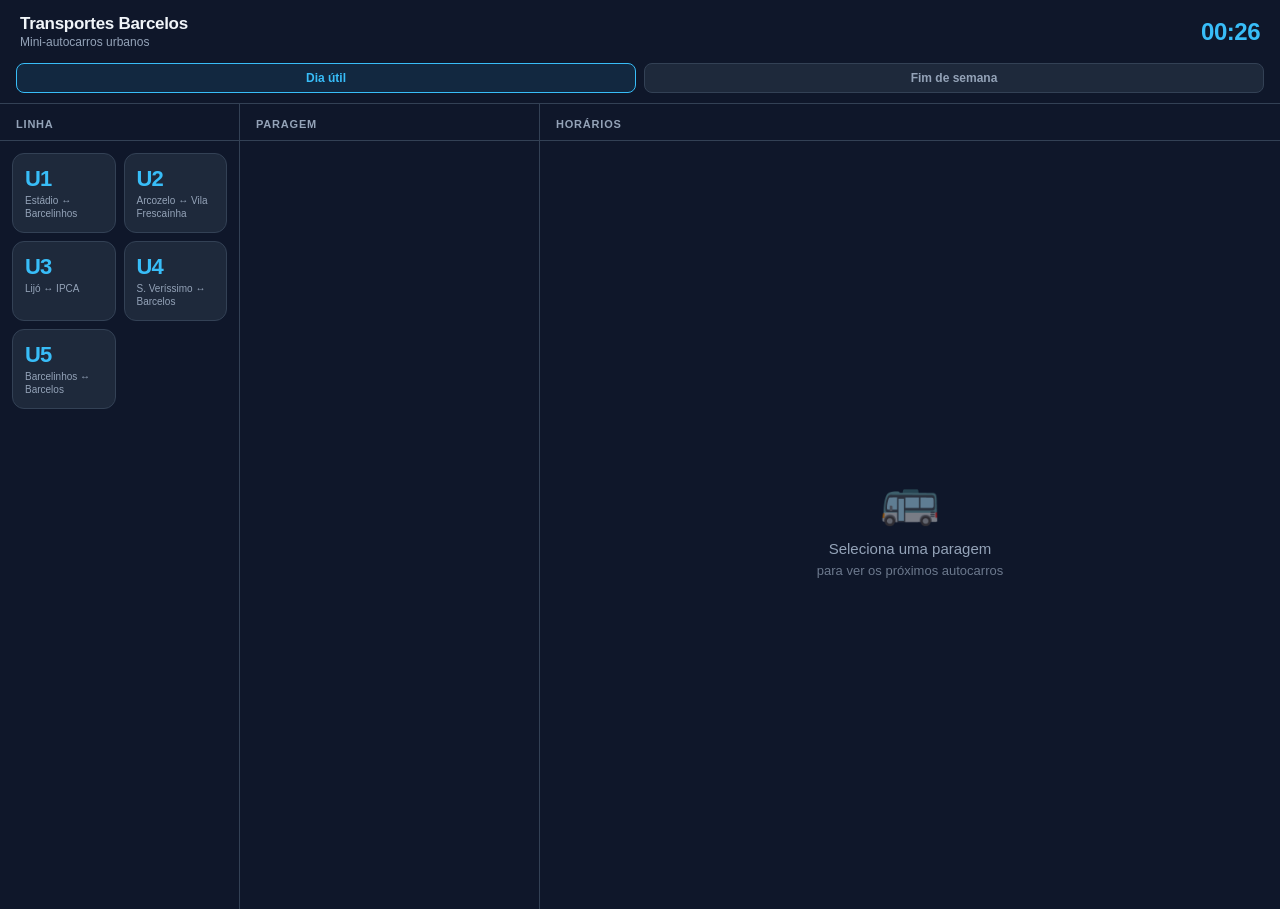
==== commit 21161b28: "feat: add weekend/holiday schedules and day-type toggle" ====
--- a/index.html
+++ b/index.html
@@ -20,6 +20,10 @@
         <div class="app-subtitle">Mini-autocarros urbanos</div>
       </div>
       <span class="clock" id="clock">--:--</span>
+    </div>
+    <div class="day-bar">
+      <button class="day-btn active" id="btn-weekday" onclick="selectDayType('weekday')">Dia útil</button>
+      <button class="day-btn" id="btn-weekend" onclick="selectDayType('weekend')">Fim de semana</button>
     </div>
   </header>
 
--- a/css/style.css
+++ b/css/style.css
@@ -60,10 +60,47 @@
   letter-spacing: -0.5px;
 }
 
+/* ── Day toggle bar ─────────────────────────────────────────────────────────── */
+.day-bar {
+  display: flex;
+  gap: 8px;
+  padding: 0 16px 10px;
+}
+.day-btn {
+  flex: 1;
+  padding: 7px 12px;
+  border-radius: 8px;
+  border: 1.5px solid var(--border);
+  background: var(--surface);
+  color: var(--muted);
+  font-size: 12px;
+  font-weight: 600;
+  cursor: pointer;
+  transition: all .15s;
+}
+.day-btn:hover { border-color: var(--accent); color: var(--accent); }
+.day-btn.active { border-color: var(--accent); background: rgba(56,189,248,.1); color: var(--accent); }
+.day-btn:active { transform: scale(.98); }
+
+/* ── No-service notice ──────────────────────────────────────────────────────── */
+.no-service-notice {
+  display: flex;
+  flex-direction: column;
+  align-items: center;
+  justify-content: center;
+  padding: 40px 20px;
+  text-align: center;
+  color: var(--muted);
+  gap: 8px;
+}
+.no-service-notice .ns-icon { font-size: 36px; opacity: .5; }
+.no-service-notice .ns-text { font-size: 15px; font-weight: 600; color: var(--text); }
+.no-service-notice .ns-sub  { font-size: 13px; }
+
 /* ── Layout shell ───────────────────────────────────────────────────────────── */
 .layout {
   display: flex;
-  height: calc(100dvh - 57px); /* subtract header */
+  height: calc(100dvh - 95px); /* header inner ~57px + day-bar ~38px */
 }
 
 /* ── Shared panel ───────────────────────────────────────────────────────────── */
@@ -240,6 +277,25 @@
   line-height: 1.5;
 }
 .no-more { color: var(--muted); font-size: 13px; padding: 8px 0; }
+
+.weekend-notice {
+  background: rgba(74,222,128,.06);
+  border: 1px solid rgba(74,222,128,.2);
+  border-radius: 10px;
+  padding: 8px 14px;
+  margin-bottom: 12px;
+  font-size: 12px;
+  color: var(--green);
+}
+
+.dir-wk-badge {
+  display: block;
+  font-size: 9px;
+  font-weight: 500;
+  color: var(--green);
+  margin-top: 2px;
+  opacity: .85;
+}
 .disclaimer {
   font-size: 11px;
   color: var(--muted);
@@ -267,14 +323,14 @@
   .layout {
     display: block;
     height: auto;
-    min-height: calc(100dvh - 57px);
+    min-height: calc(100dvh - 95px);
   }
 
   /* Each panel becomes a full-screen view */
   .panel {
     width: 100% !important;
     border-right: none !important;
-    min-height: calc(100dvh - 57px);
+    min-height: calc(100dvh - 95px);
   }
   .panel.hidden { display: none !important; }
 
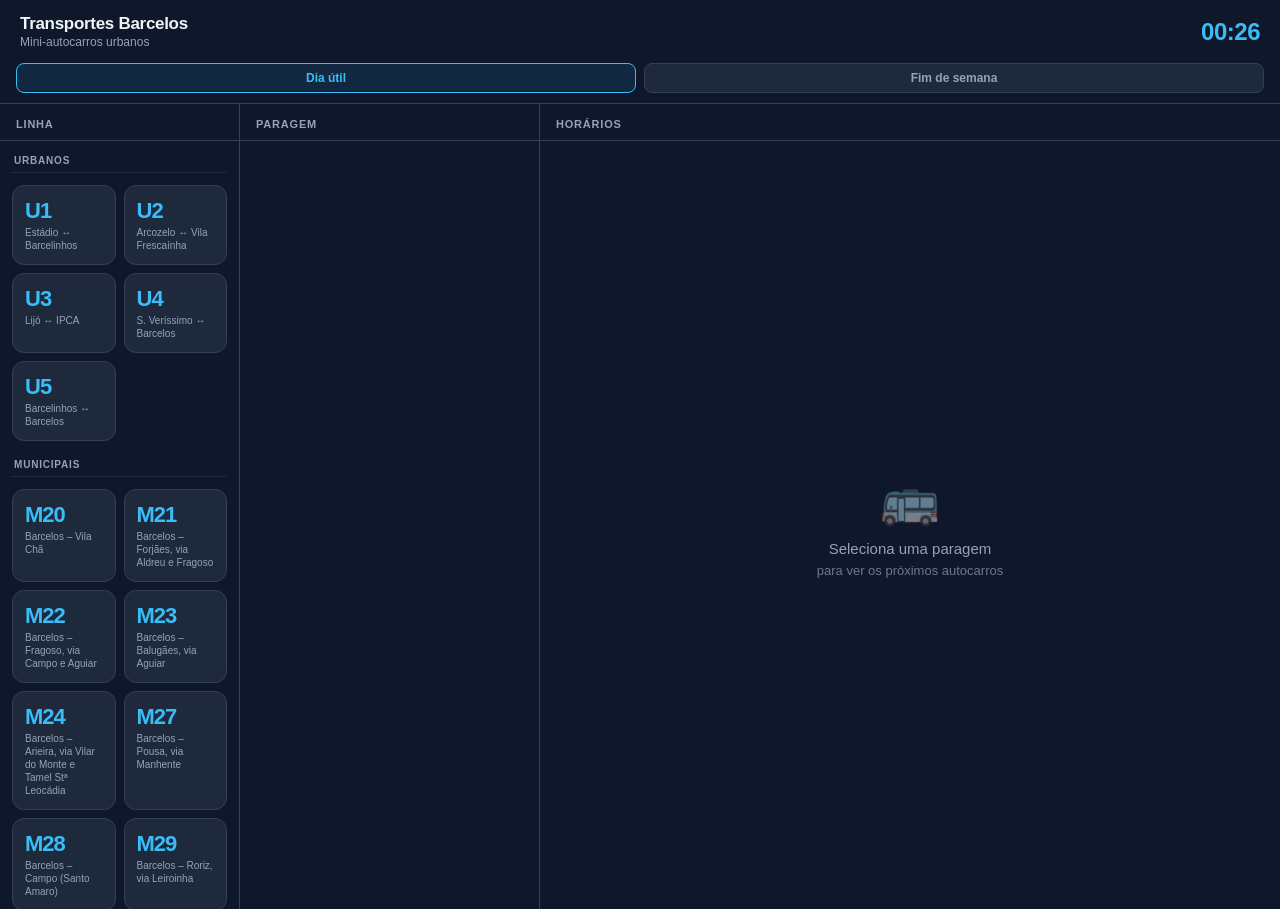
==== commit 2cdfcf43: "feat: add municipal bus lines (M20-M94) and move direction toggle to stops panel" ====
--- a/index.html
+++ b/index.html
@@ -37,7 +37,6 @@
       </div>
       <div class="panel-body">
         <div class="line-grid" id="line-grid"></div>
-        <div id="dir-toggle"></div>
       </div>
     </div>
 
@@ -51,6 +50,7 @@
       <div class="panel-header">
         <div class="panel-title">Paragem</div>
       </div>
+      <div id="dir-toggle"></div>
       <div class="panel-body">
         <div class="stop-list" id="stop-list"></div>
       </div>
--- a/css/style.css
+++ b/css/style.css
@@ -139,6 +139,18 @@
   gap: 8px;
   margin-bottom: 16px;
 }
+.line-section-label {
+  grid-column: 1 / -1;
+  font-size: 10px;
+  font-weight: 700;
+  color: var(--muted);
+  text-transform: uppercase;
+  letter-spacing: 0.8px;
+  padding: 10px 2px 6px;
+  border-bottom: 1px solid var(--border-dim);
+  margin-bottom: 4px;
+}
+.line-section-label:first-child { padding-top: 2px; }
 .line-card {
   background: var(--surface);
   border: 1.5px solid var(--border);
@@ -156,7 +168,7 @@
 .line-num { font-size: 22px; font-weight: 800; color: var(--accent); letter-spacing: -1px; }
 .line-desc { font-size: 10px; color: var(--muted); line-height: 1.3; font-weight: 500; }
 
-.dir-toggle { display: flex; flex-direction: column; gap: 6px; }
+.dir-toggle { display: flex; flex-direction: column; gap: 6px; padding: 10px 12px; border-bottom: 1px solid var(--border); flex-shrink: 0; }
 .dir-btn {
   width: 100%;
   padding: 9px 12px;
@@ -266,6 +278,17 @@
 .time-chip.upcoming { background: var(--card); color: var(--text); }
 .time-chip.past { color: var(--border); background: transparent; }
 
+.school-notice {
+  background: rgba(56,189,248,.06);
+  border: 1px solid rgba(56,189,248,.2);
+  border-radius: 10px;
+  padding: 10px 14px;
+  margin-bottom: 14px;
+  font-size: 12px;
+  color: var(--muted);
+  line-height: 1.5;
+}
+
 .approx-notice {
   background: rgba(250,204,21,.06);
   border: 1px solid rgba(250,204,21,.2);
